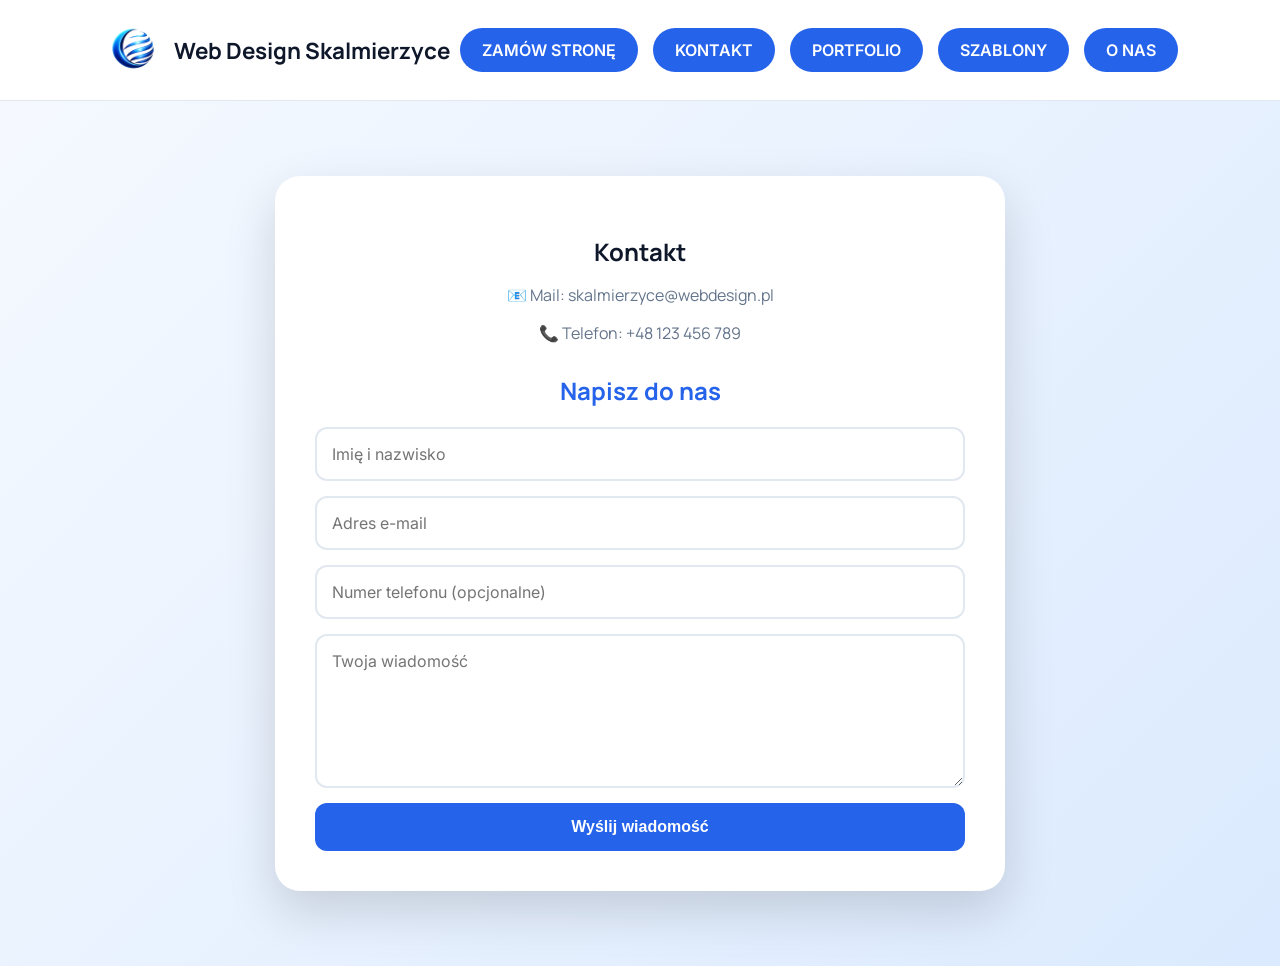
==== kontakt.html @ 5316a393 "Add files via upload" ====
<!DOCTYPE html>
<html lang="PL">
<head>
    <meta charset="UTF-8">
    <meta name="viewport" content="width=device-width, initial-scale=1.0">
    <link rel="icon" sizes="32x32" href="logo.png">
    <title>Web Desing Skalmierzyce</title>
    <link rel="stylesheet" href="styl.css">
    <link rel="preconnect" href="https://fonts.googleapis.com">
    <link rel="preconnect" href="https://fonts.gstatic.com" crossorigin>
    <link href="https://fonts.googleapis.com/css2?family=Inter:wght@400;500;600;700;800&display=swap" rel="stylesheet">
    <link href="https://fonts.googleapis.com/css2?family=Manrope:wght@400;500;600;700;800&display=swap" rel="stylesheet">
</head>
<body>
<header>
    <div class="logo">
        <img src="logo.png" alt="logo"><span>Web Design Skalmierzyce</span>
    </div>

    <nav>
        <a class="naglowekprzycisk" href="index.html">ZAMÓW STRONĘ</a>
        <a class="naglowekprzycisk" href="kontakt.html">KONTAKT</a>
        <a class="naglowekprzycisk" href="portfolio.html">PORTFOLIO</a>
        <a href="szablony.html" class="naglowekprzycisk">SZABLONY</a>
        <a class="naglowekprzycisk" href="onas.html">O NAS</a>
    </nav>
</header>
<main id="content">
<section id="mainkontakt">
    <div class="kontakt-box">
        <h1>Kontakt</h1>

        <p>📧 Mail: skalmierzyce@webdesign.pl</p>
        <p>📞 Telefon: +48 123 456 789</p>

        <h2>Napisz do nas</h2>
<form action="https://formspree.io/f/xwvjglvb" method="POST" id="contactForm">

    <input type="text" name="name" placeholder="Imię i nazwisko" required>

    <input type="email" name="email" placeholder="Adres e-mail" required>

    <input type="tel" name="phone" placeholder="Numer telefonu (opcjonalne)">

    <textarea name="message" placeholder="Twoja wiadomość" rows="6" required></textarea>

    <button type="submit">Wyślij wiadomość</button>
</form> 

    </div>
</section>
</main>
<script>
document.addEventListener("DOMContentLoaded", () => {

    const content = document.getElementById("content");

    if (!content) return;

    // wejście strony
    requestAnimationFrame(() => {
        content.classList.add("page-in");
    });

    // przejścia między stronami
    document.addEventListener("click", (e) => {

        const link = e.target.closest("a");

        if (!link) return;

        // ignoruj external i kotwice
        if (link.target === "_blank" || link.href.includes("#")) return;

        e.preventDefault();

        // start animacji OUT
        content.classList.remove("page-in");
        content.classList.add("page-out");

        // po animacji zmiana strony
        setTimeout(() => {
            window.location.href = link.href;
        }, 450);
    });

});
</script>
</body>
</html>
---- styl.css ----
body {
    margin: 0;
    font-family: 'Manrope', sans-serif;
    overflow-x: hidden;
    background: #F5F9FF;
    overflow: hidden;

}


header {
    display: flex;
    justify-content: space-between;
    align-items: center;
    padding: 20px 8%;
    border-bottom: 1px solid #E2E8F0;
    background: #FFFFFF;
    position: relative;
    z-index: 100000;
}
header {
    position: sticky;
    top: 0;
    z-index: 1000;
    background: white;
}

.logo {
    display: flex;
    align-items: center;
    gap: 12px;
    font-size: 1.4rem;
    font-weight: 700;
    color: #0F172A;

}

.logo img {
    width: 60px;
    height: 60px;
}
a {
    text-decoration: none;
    font-family: 'Inter', sans-serif;
}
nav {
    display: flex;
    gap: 15px;
}

.naglowekprzycisk {
    background-color: #2563EB;
    color: white;
    padding: 12px 22px;
    border-radius: 999px;
    font-weight: 600;
    transition: 0.3s;
}

.naglowekprzycisk:hover {
    background-color: #1D4ED8;
    transform: translateY(-2px);
}
#mainkontakt {
    min-height: 85vh;
    background: linear-gradient(
        135deg,
        #F5F9FF 0%,
        #DBEAFE 100%
    );
    display: flex;
    justify-content: center;
    align-items: center;
    padding: 50px 20px;
}
.kontakt-box {
    background-color: white;
    width: 100%;
    max-width: 650px;
    padding: 40px;
    border-radius: 25px;
    box-shadow: 0 20px 50px rgba(0,0,0,0.15);
    text-align: center;
}

.kontakt-box h1 {
    color: #0F172A;
    margin-bottom: 10px;
}

.kontakt-box h2 {
    color: #2563EB;
    margin-top: 30px;
    margin-bottom: 20px;
}

.kontakt-box p {
    color: #64748B;
}

form {
    display: flex;
    flex-direction: column;
    gap: 15px;
}

input,
textarea {
    padding: 15px;
    border: 2px solid #E2E8F0;
    border-radius: 12px;
    font-family: 'Inter', sans-serif;
    font-size: 1rem;
    outline: none;
    transition: 0.3s;
}

input:focus,
textarea:focus {
    border-color: #2563EB;
}

textarea {
    resize: vertical;
}

form button {
    background-color: #2563EB;
    color: white;
    border: none;
    padding: 15px;
    border-radius: 12px;
    font-size: 1rem;
    font-weight: 600;
    cursor: pointer;
    transition: 0.3s;
}

form button:hover {
    background-color: #1D4ED8;
    transform: translateY(-2px);
}

#hero {
    display: flex;
    justify-content: space-between;
    align-items: center;
    padding: 90px 8%;
    gap: 60px;
}

/* lewa strona */
.hero-left {
    max-width: 550px;
}

.badge {
    display: inline-block;
    background: rgba(37, 99, 235, 0.1);
    color: #2563EB;
    padding: 8px 14px;
    border-radius: 999px;
    font-weight: 600;
    margin-bottom: 20px;
    font-size: 0.9rem;
}

.hero-left h1 {
    font-size: 3rem;
    line-height: 1.1;
    color: #0F172A;
    margin-bottom: 20px;
}

.hero-left p {
    color: #64748B;
    font-size: 1.1rem;
    margin-bottom: 30px;
}

/* przyciski */
.hero-buttons {
    display: flex;
    gap: 15px;
    margin-bottom: 25px;
}

.btn-primary {
    background: #2563EB;
    color: white;
    padding: 12px 22px;
    border-radius: 999px;
    font-weight: 600;
    transition: 0.3s;
}

.btn-primary:hover {
    background: #1D4ED8;
    transform: translateY(-2px);
}

.btn-secondary {
    border: 2px solid #2563EB;
    color: #2563EB;
    padding: 12px 22px;
    border-radius: 999px;
    font-weight: 600;
    transition: 0.3s;
}

.btn-secondary:hover {
    background: #2563EB;
    color: white;
    transform: translateY(-2px);
}

/* features */
.features {
    display: flex;
    flex-wrap: wrap;
    gap: 10px;
    color: #475569;
    font-size: 0.95rem;
}

.features span {
    background: rgba(255,255,255,0.6);
    padding: 6px 10px;
    border-radius: 999px;
    border: 1px solid #E2E8F0;
}

/* prawa strona */
.hero-right img {
    width: 100%;
    max-width: 500px;
    animation: floatImg 6s ease-in-out infinite;
}

@keyframes floatImg {
    0%,100% { transform: translateY(0); }
    50% { transform: translateY(-15px); }
}


body.page-in {
    opacity: 1;
    transform: translateY(0);
}

/* wyjście strony */
body.page-out {
    opacity: 0;
    transform: translateY(-15px);
}

/* ważne: header NAD animacją, ale nie zasłaniany */
header {
    position: relative;
    z-index: 10;
    background: white;
}

/* delikatne tło (naturalne, NIE neonowe) */
body::before {
    pointer-events: none;
    will-change: transform;
    content: "";
    position: fixed;
    inset: 0;
    z-index: -1;
    background:
        radial-gradient(circle at 20% 20%, rgba(59,130,246,0.4), transparent 40%),
        radial-gradient(circle at 80% 30%, rgba(99,102,241,0.4), transparent 40%),
        radial-gradient(circle at 50% 80%, rgba(139,92,246,0.35), transparent 50%);
    opacity: 1;
}
form input,
form textarea {
    width: 100%;
    box-sizing: border-box;
    display: block;
}
.usługi {
    display: flex;
    justify-content: center;
    margin-top: 10%;
}
.usluga {
    width: 330px;
    height: 380px;
    background: linear-gradient(135deg, #1D4ED8, #3B82F6);
    color: white;
    border: none;
    border-radius: 24px;
    margin: 10px;
    display: flex;
    align-items: center;
    justify-content: center;
    flex-direction: column;
    font-family: 'Manrope', sans-serif;
    gap: 15px;
    cursor: pointer;

    box-shadow: 0 6px 15px rgba(0,0,0,0.2);
    transition: all 0.3s ease;
}

.usluga:hover {
    transform: scale(1.05);
    box-shadow: 0 10px 25px rgba(0,0,0,0.3);
}

.usluga img {
    width: 290px;
    height: 320px;
    object-fit: cover;
    border-radius: 15px;
    text-align: center;
    justify-content: center;
    margin: 0;
    box-shadow: 1px 3px 3px darkgray;
}

.usluga span {
    font-size: 20px;
    font-weight: 600;
}
#content {
    opacity: 0;
    transform: translateY(15px);

    transition:
        opacity 0.5s ease,
        transform 0.5s ease;
}
#content.page-in {
    opacity: 1;
    transform: translateY(0);
}
#content.page-out {
    opacity: 0;
    transform: translateY(-15px);
}
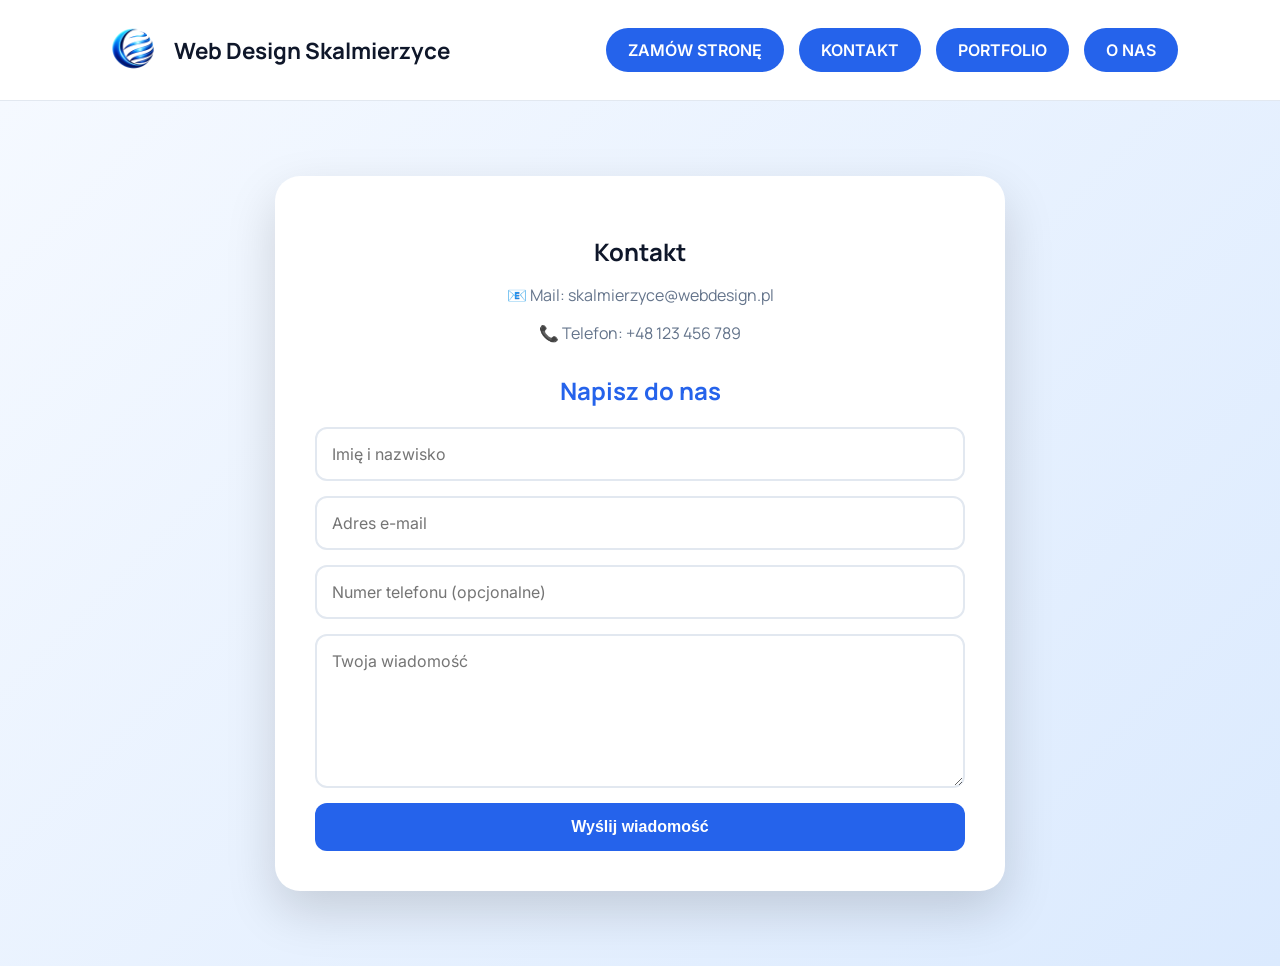
==== commit d4e03911: "Update kontakt.html" ====
--- a/kontakt.html
+++ b/kontakt.html
@@ -21,7 +21,6 @@
         <a class="naglowekprzycisk" href="index.html">ZAMÓW STRONĘ</a>
         <a class="naglowekprzycisk" href="kontakt.html">KONTAKT</a>
         <a class="naglowekprzycisk" href="portfolio.html">PORTFOLIO</a>
-        <a href="szablony.html" class="naglowekprzycisk">SZABLONY</a>
         <a class="naglowekprzycisk" href="onas.html">O NAS</a>
     </nav>
 </header>
@@ -87,4 +86,4 @@
 });
 </script>
 </body>
-</html>+</html>
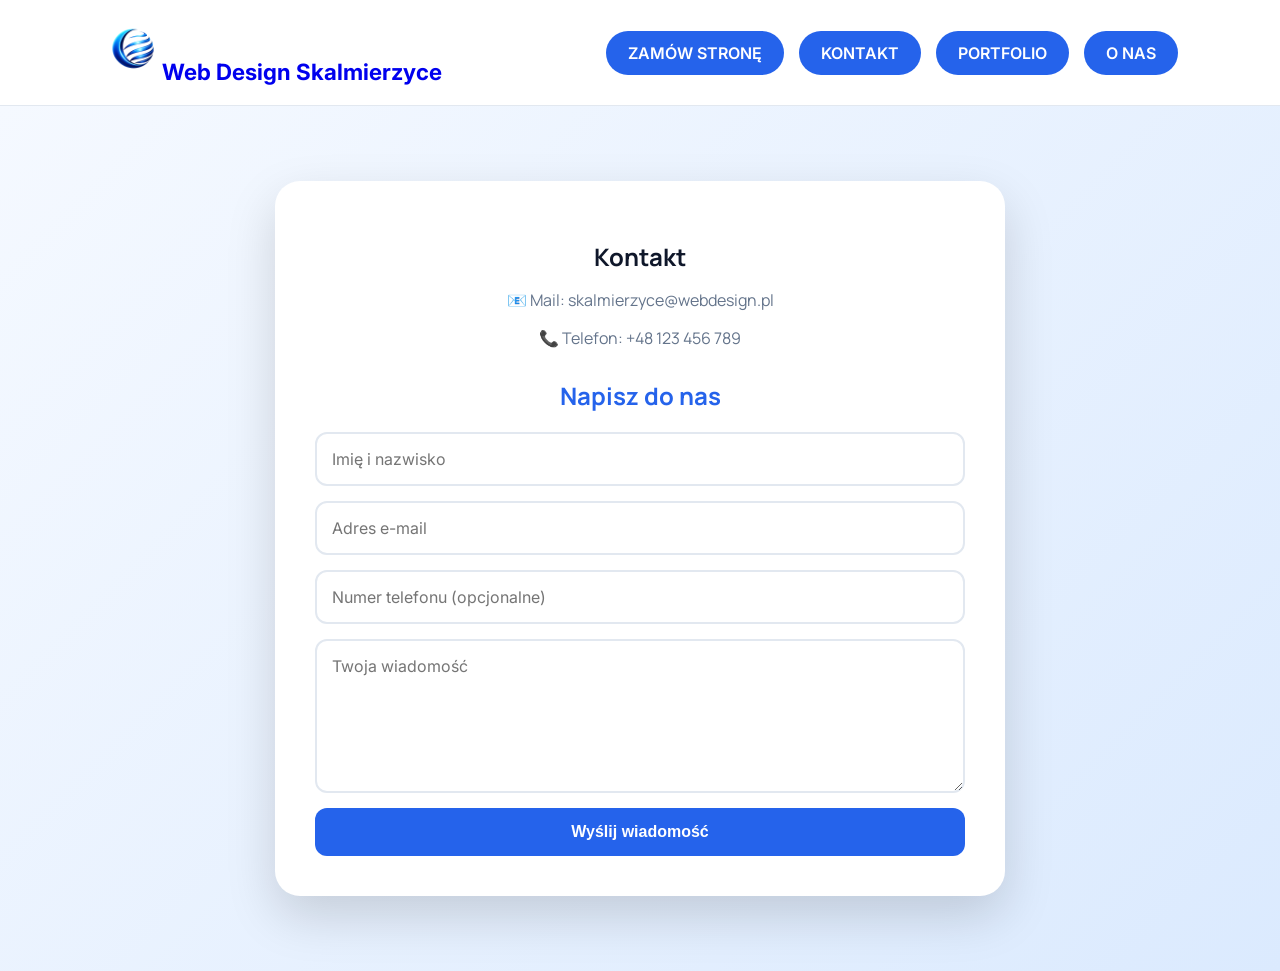
==== commit c3caad45: "Update kontakt.html" ====
--- a/kontakt.html
+++ b/kontakt.html
@@ -14,11 +14,11 @@
 <body>
 <header>
     <div class="logo">
-        <img src="logo.png" alt="logo"><span>Web Design Skalmierzyce</span>
+        <a href="index.html"><img src="logo.png" alt="logo"><span>Web Design Skalmierzyce</span></a>
     </div>
 
     <nav>
-        <a class="naglowekprzycisk" href="index.html">ZAMÓW STRONĘ</a>
+        <a class="naglowekprzycisk" href="zamowienia.html">ZAMÓW STRONĘ</a>
         <a class="naglowekprzycisk" href="kontakt.html">KONTAKT</a>
         <a class="naglowekprzycisk" href="portfolio.html">PORTFOLIO</a>
         <a class="naglowekprzycisk" href="onas.html">O NAS</a>
--- a/styl.css
+++ b/styl.css
@@ -1,9 +1,8 @@
 body {
     margin: 0;
     font-family: 'Manrope', sans-serif;
-    overflow-x: hidden;
     background: #F5F9FF;
-    overflow: hidden;
+    overflow: auto;
 
 }
 
@@ -341,4 +340,251 @@
 #content.page-out {
     opacity: 0;
     transform: translateY(-15px);
-}+}
+
+/* --- STYLE DLA PODSTRONY PORTFOLIO --- */
+#portfolio-section {
+    padding: 60px 8%;
+    min-height: 80vh;
+}
+.portfolio-intro {
+    text-align: center;
+    max-width: 700px;
+    margin: 0 auto 50px auto;
+}
+.portfolio-intro h1 {
+    font-size: 3rem;
+    color: #0F172A;
+    margin-bottom: 15px;
+}
+.portfolio-intro p {
+    color: #64748B;
+    font-size: 1.1rem;
+    line-height: 1.6;
+}
+.portfolio-grid {
+    display: grid;
+    grid-template-columns: repeat(auto-fit, minmax(320px, 1fr));
+    gap: 30px;
+}
+.portfolio-item {
+    background: #FFFFFF;
+    border-radius: 20px;
+    overflow: hidden;
+    box-shadow: 0 10px 30px rgba(0, 0, 0, 0.05);
+    border: 1px solid #E2E8F0;
+    transition: transform 0.3s ease, box-shadow 0.3s ease;
+}
+.portfolio-item:hover {
+    transform: translateY(-5px);
+    box-shadow: 0 20px 40px rgba(37, 99, 235, 0.1);
+}
+.portfolio-img-placeholder {
+    width: 100%;
+    height: 240px;
+    background: linear-gradient(135deg, #1E293B 0%, #0F172A 100%);
+    display: flex;
+    justify-content: center;
+    align-items: center;
+    color: rgba(255, 255, 255, 0.3);
+    font-family: 'Inter', sans-serif;
+    font-weight: 500;
+    letter-spacing: 1px;
+    font-size: 0.9rem;
+    text-transform: uppercase;
+    border-bottom: 1px solid #E2E8F0;
+}
+.portfolio-info {
+    padding: 25px;
+}
+.portfolio-info h3 {
+    margin: 0 0 10px 0;
+    color: #0F172A;
+    font-size: 1.3rem;
+}
+.portfolio-info p {
+    margin: 0 0 20px 0;
+    color: #64748B;
+    font-size: 0.95rem;
+    line-height: 1.5;
+}
+.portfolio-info .tag {
+    display: inline-block;
+    background: rgba(37, 99, 235, 0.08);
+    color: #2563EB;
+    padding: 6px 12px;
+    border-radius: 999px;
+    font-size: 0.8rem;
+    font-weight: 600;
+}
+/* --- STYLE DLA PODSTRONY ZAMÓWIEŃ (CENNIK PREMIUM) --- */
+
+#pricing-section {
+    padding: 60px 8%;
+    min-height: 85vh;
+}
+
+.pricing-intro {
+    text-align: center;
+    max-width: 750px;
+    margin: 0 auto 50px auto;
+}
+
+.pricing-intro h1 {
+    font-size: 3rem;
+    color: #0F172A;
+    margin-bottom: 15px;
+    line-height: 1.2;
+}
+
+.pricing-intro p {
+    color: #64748B;
+    font-size: 1.1rem;
+    line-height: 1.6;
+}
+
+/* Siatka cennika */
+.pricing-grid {
+    display: grid;
+    grid-template-columns: repeat(auto-fit, minmax(300px, 1fr));
+    gap: 30px;
+    align-items: stretch;
+    max-width: 1200px;
+    margin: 0 auto;
+}
+
+/* Pojedyncza karta cennika */
+.pricing-card {
+    background: #FFFFFF;
+    border: 1px solid #E2E8F0;
+    border-radius: 24px;
+    padding: 35px;
+    display: flex;
+    flex-direction: column;
+    justify-content: space-between;
+    position: relative;
+    box-shadow: 0 10px 30px rgba(0, 0, 0, 0.02);
+    transition: transform 0.3s ease, box-shadow 0.3s ease, border-color 0.3s ease;
+}
+
+.pricing-card:hover {
+    transform: translateY(-8px);
+    box-shadow: 0 20px 40px rgba(15, 23, 42, 0.08);
+    border-color: #CBD5E1;
+}
+
+/* Wyróżnienie karty najpopularniejszej */
+.pricing-card.popular {
+    border: 2px solid #2563EB;
+    box-shadow: 0 15px 35px rgba(37, 99, 235, 0.1);
+}
+
+.pricing-card.popular:hover {
+    box-shadow: 0 25px 50px rgba(37, 99, 235, 0.15);
+}
+
+.popular-badge {
+    position: absolute;
+    top: -14px;
+    left: 50%;
+    transform: translateX(-50%);
+    background: #2563EB;
+    color: white;
+    padding: 6px 16px;
+    border-radius: 999px;
+    font-size: 0.8rem;
+    font-weight: 700;
+    text-transform: uppercase;
+    letter-spacing: 0.5px;
+}
+
+/* Nagłówek karty */
+.card-header h3 {
+    margin: 0 0 10px 0;
+    font-size: 1.5rem;
+    color: #0F172A;
+}
+
+.card-desc {
+    color: #64748B;
+    font-size: 0.95rem;
+    line-height: 1.5;
+    margin: 0 0 25px 0;
+    min-height: 45px; /* wyrównanie wysokości opisów */
+}
+
+.price {
+    font-size: 2.5rem;
+    font-weight: 800;
+    color: #0F172A;
+    margin-bottom: 30px;
+    display: flex;
+    flex-direction: column;
+}
+
+.price span {
+    font-size: 0.9rem;
+    font-weight: 500;
+    color: #64748B;
+    margin-top: 2px;
+}
+
+/* Lista cech w karcie */
+.pricing-features {
+    list-style: none;
+    padding: 0;
+    margin: 0 0 35px 0;
+}
+
+.pricing-features li {
+    color: #475569;
+    font-size: 0.95rem;
+    margin-bottom: 14px;
+    line-height: 1.4;
+}
+
+/* Guzik akcji w karcie */
+.pricing-btn {
+    display: block;
+    text-align: center;
+    background: #F1F5F9;
+    color: #0F172A;
+    padding: 14px 20px;
+    border-radius: 14px;
+    font-weight: 600;
+    font-size: 1rem;
+    transition: 0.3s;
+}
+
+.pricing-btn:hover {
+    background: #0F172A;
+    color: #FFFFFF;
+}
+
+/* Przycisk dla karty wyróżnionej */
+.popular .pricing-btn {
+    background: #2563EB;
+    color: #FFFFFF;
+}
+
+.popular .pricing-btn:hover {
+    background: #1D4ED8;
+}
+
+/* Stopka pod cennikiem */
+.pricing-footer-info {
+    text-align: center;
+    margin-top: 50px;
+    color: #475569;
+    font-size: 1rem;
+}
+
+.pricing-footer-info a {
+    color: #2563EB;
+    font-weight: 600;
+    text-decoration: underline;
+}
+
+.pricing-footer-info a:hover {
+    color: #1D4ED8;
+}
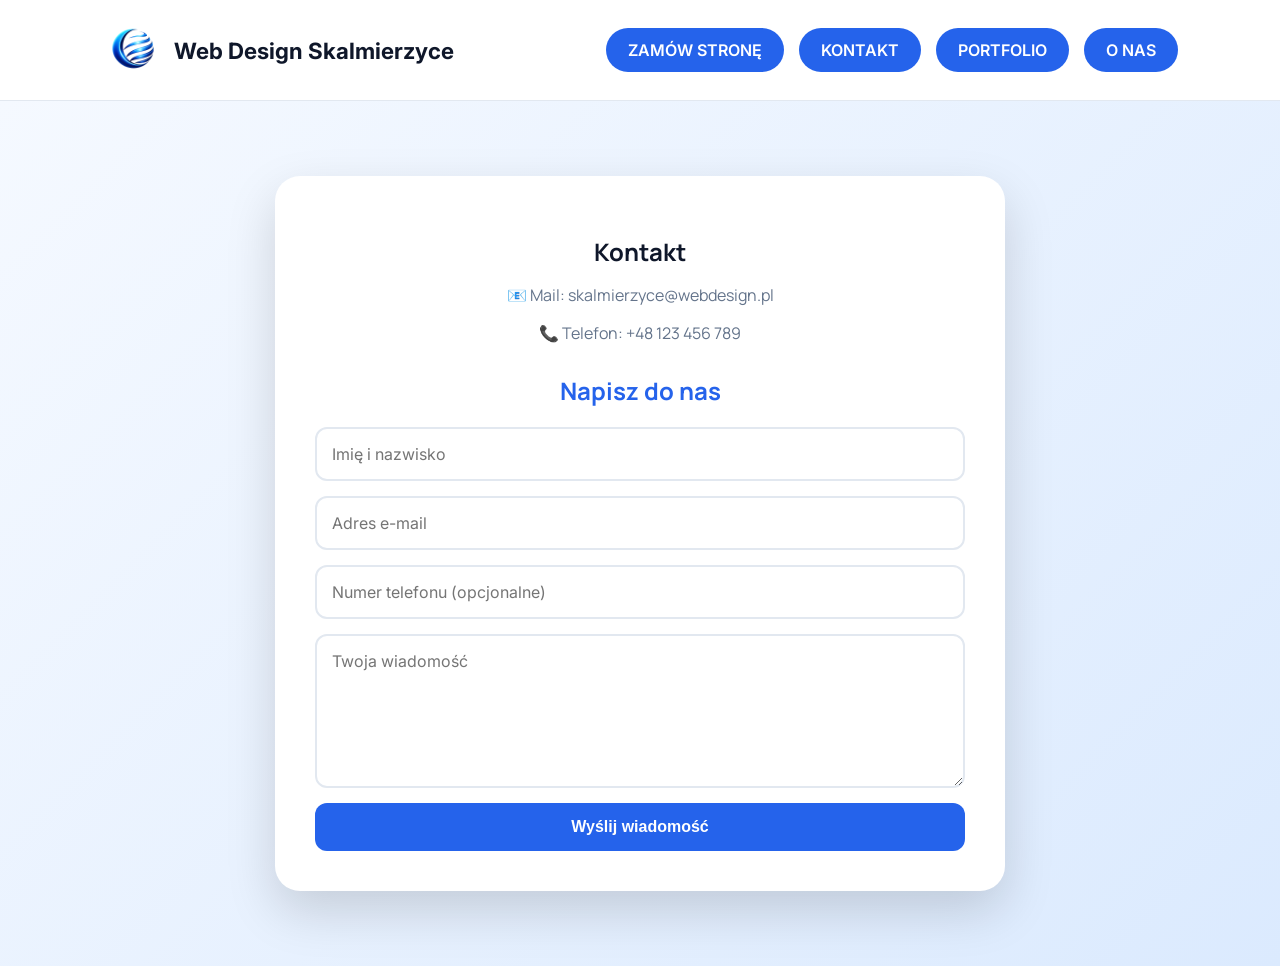
==== commit 7911ccb9: "Update kontakt.html" ====
--- a/kontakt.html
+++ b/kontakt.html
@@ -14,7 +14,7 @@
 <body>
 <header>
     <div class="logo">
-        <a href="index.html"><img src="logo.png" alt="logo"><span>Web Design Skalmierzyce</span></a>
+        <img src="logo.png" alt="logo"><a href="index.html"><span>Web Design Skalmierzyce</span></a>
     </div>
 
     <nav>
--- a/styl.css
+++ b/styl.css
@@ -5,7 +5,50 @@
     overflow: auto;
 
 }
-
+header {
+    display: flex;
+    justify-content: space-between;
+    align-items: center;
+}
+
+/* menu normalne */
+nav {
+    display: flex;
+    gap: 20px;
+}
+
+/* przycisk hamburgera ukryty na PC */
+.menu-toggle {
+    display: none;
+    font-size: 28px;
+    background: none;
+    border: none;
+    cursor: pointer;
+}
+
+/* 📱 MOBILE */
+@media (max-width: 768px) {
+
+    .menu-toggle {
+        display: block;
+    }
+
+    nav {
+        display: none;
+        flex-direction: column;
+        position: absolute;
+        top: 70px;
+        right: 10px;
+        background: white;
+        padding: 15px;
+        border-radius: 10px;
+        box-shadow: 0 10px 30px rgba(0,0,0,0.2);
+    }
+
+    nav.active {
+        display: flex;
+    }
+}
 
 header {
     display: flex;
@@ -92,7 +135,10 @@
     margin-top: 30px;
     margin-bottom: 20px;
 }
-
+a {
+    color: inherit;        /* bierze kolor z rodzica */
+    text-decoration: none; /* usuwa podkreślenie */
+}
 .kontakt-box p {
     color: #64748B;
 }
@@ -588,3 +634,88 @@
 .pricing-footer-info a:hover {
     color: #1D4ED8;
 }
+#onas {
+    max-width: 1100px;
+    margin: 80px auto;
+    padding: 60px;
+
+    background: rgba(255,255,255,0.75);
+    backdrop-filter: blur(15px);
+
+    border-radius: 30px;
+    border: 1px solid rgba(255,255,255,0.5);
+
+    box-shadow:
+        0 20px 60px rgba(0,0,0,0.08);
+}
+
+#onas h1 {
+    font-size: 3rem;
+    line-height: 1.1;
+    color: #0F172A;
+    margin-bottom: 20px;
+}
+
+#onas h2 {
+    color: #2563EB;
+    margin-top: 40px;
+    margin-bottom: 15px;
+    font-size: 1.5rem;
+}
+
+#onas p {
+    color: #475569;
+    line-height: 1.9;
+    font-size: 1.05rem;
+}
+
+#onas ol {
+    margin-top: 30px;
+    padding: 0;
+}
+
+#onas ul {
+    list-style: none;
+    margin-bottom: 20px;
+
+    background: white;
+    border: 1px solid #E2E8F0;
+
+    border-radius: 18px;
+    padding: 20px;
+
+    color: #334155;
+    line-height: 1.7;
+
+    transition: 0.3s ease;
+}
+
+#onas ul:hover {
+    transform: translateY(-4px);
+
+    box-shadow:
+        0 10px 25px rgba(37,99,235,0.12);
+}
+
+#onas ul::before {
+    content: "✓";
+    color: #2563EB;
+    font-weight: 700;
+    margin-right: 10px;
+}
+
+@media (max-width: 768px) {
+
+    #onas {
+        padding: 30px;
+        margin: 40px 15px;
+    }
+
+    #onas h1 {
+        font-size: 2rem;
+    }
+
+    #onas h2 {
+        font-size: 1.25rem;
+    }
+}
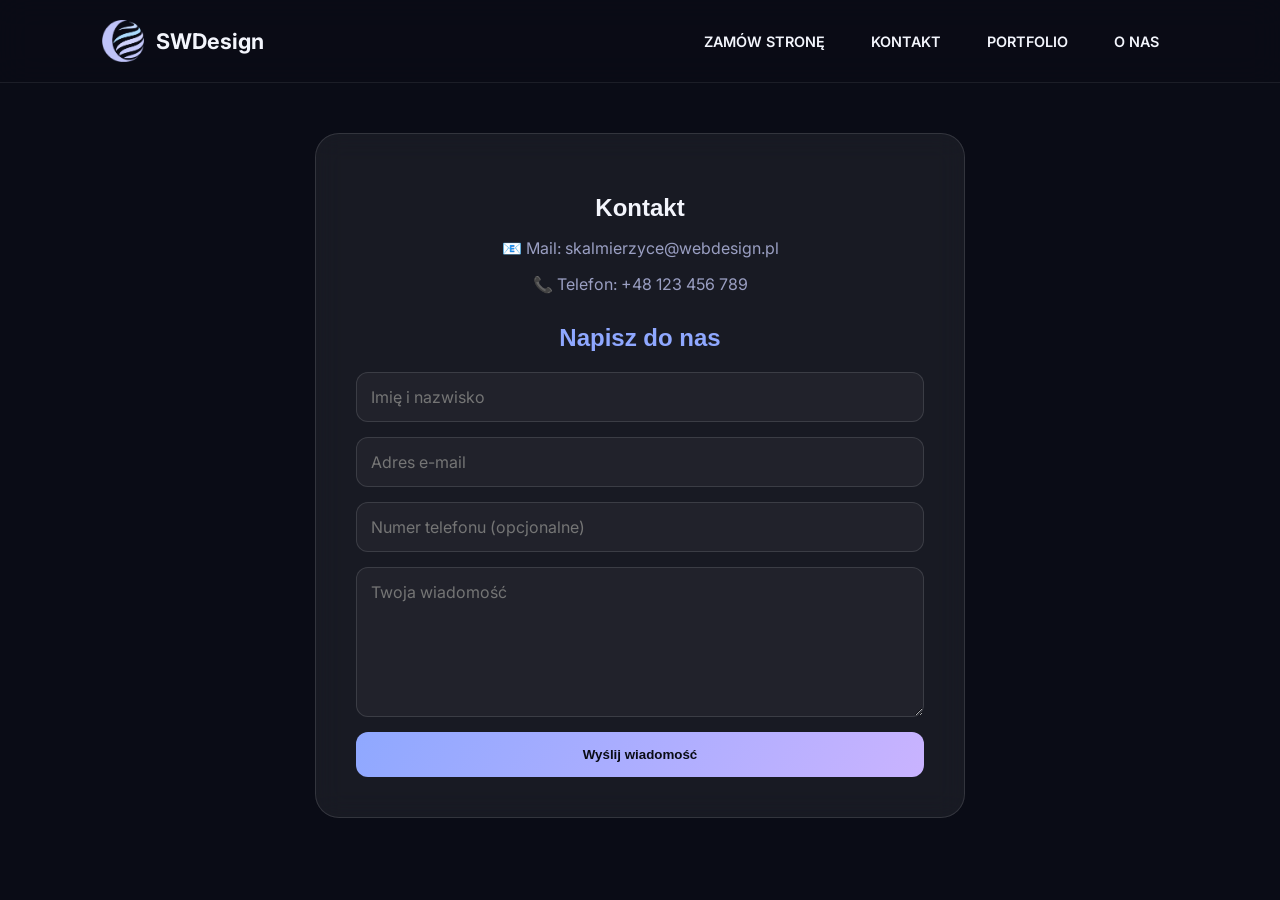
==== commit 8f291ad4: "Update kontakt.html" ====
--- a/kontakt.html
+++ b/kontakt.html
@@ -4,7 +4,7 @@
     <meta charset="UTF-8">
     <meta name="viewport" content="width=device-width, initial-scale=1.0">
     <link rel="icon" sizes="32x32" href="logo.png">
-    <title>Web Desing Skalmierzyce</title>
+    <title>SWDesign</title>
     <link rel="stylesheet" href="styl.css">
     <link rel="preconnect" href="https://fonts.googleapis.com">
     <link rel="preconnect" href="https://fonts.gstatic.com" crossorigin>
@@ -14,7 +14,7 @@
 <body>
 <header>
     <div class="logo">
-        <img src="logo.png" alt="logo"><a href="index.html"><span>Web Design Skalmierzyce</span></a>
+        <img src="logo.png" alt="logo"><a href="index.html"><span>SWDesign</span></a>
     </div>
 
     <nav>
--- a/styl.css
+++ b/styl.css
@@ -1,532 +1,647 @@
+/* ==========================================================================
+   SWdesign — arkusz stylów v2
+   Kierunek: dopasowany do loga (szklisty, pastelowy niebiesko-fioletowy wir)
+   Paleta: głęboka noc #0A0C16, mgła #F3F5FC, akcenty periwinkle/lawenda/cyan
+   Typografia: Sora (nagłówki) + Inter (treść)
+   ========================================================================== */
+
+:root {
+    --bg: #0A0C16;
+    --bg-soft: #10121F;
+    --ink: #F3F5FC;
+    --muted: #9A9FC2;
+    --blue: #8FA8FF;
+    --lavender: #C9B3FF;
+    --cyan: #7FE0E8;
+    --glass: rgba(255,255,255,0.06);
+    --glass-border: rgba(255,255,255,0.12);
+}
+
+* { box-sizing: border-box; }
+
 body {
     margin: 0;
-    font-family: 'Manrope', sans-serif;
-    background: #F5F9FF;
-    overflow: auto;
-
-}
+    font-family: 'Inter', sans-serif;
+    background: var(--bg);
+    color: var(--ink);
+    overflow-x: hidden;
+}
+
+a {
+    text-decoration: none;
+    font-family: 'Inter', sans-serif;
+    color: inherit;
+}
+
+/* ==========================================================================
+   AURORA — tło animowane nawiązujące do wiru z loga
+   ========================================================================== */
+
+.aurora {
+    position: fixed;
+    inset: 0;
+    z-index: -1;
+    overflow: hidden;
+    pointer-events: none;
+}
+
+.aurora span {
+    position: absolute;
+    border-radius: 50%;
+    filter: blur(90px);
+    opacity: 0.35;
+    animation: auroraDrift 22s ease-in-out infinite;
+}
+
+.aurora span:nth-child(1) {
+    width: 520px; height: 520px;
+    background: var(--blue);
+    top: -180px; left: -120px;
+    animation-delay: 0s;
+}
+.aurora span:nth-child(2) {
+    width: 460px; height: 460px;
+    background: var(--lavender);
+    top: 10%; right: -160px;
+    animation-delay: -7s;
+}
+.aurora span:nth-child(3) {
+    width: 400px; height: 400px;
+    background: var(--cyan);
+    bottom: -160px; left: 30%;
+    animation-delay: -14s;
+}
+
+@keyframes auroraDrift {
+    0%, 100% { transform: translate(0, 0) scale(1); }
+    33% { transform: translate(40px, 60px) scale(1.12); }
+    66% { transform: translate(-30px, -40px) scale(0.94); }
+}
+
+@media (prefers-reduced-motion: reduce) {
+    .aurora span { animation: none; }
+}
+
+/* ==========================================================================
+   HEADER / NAWIGACJA
+   ========================================================================== */
+
 header {
     display: flex;
     justify-content: space-between;
     align-items: center;
-}
-
-/* menu normalne */
+    padding: 20px 8%;
+    border-bottom: 1px solid rgba(255,255,255,0.08);
+    background: rgba(10,12,22,0.7);
+    backdrop-filter: blur(16px);
+    position: sticky;
+    top: 0;
+    z-index: 1000;
+}
+
+.logo {
+    display: flex;
+    align-items: center;
+    gap: 12px;
+    font-family: 'Sora', sans-serif;
+    font-size: 1.35rem;
+    font-weight: 700;
+    color: var(--ink);
+}
+
+.logo img {
+    width: 42px;
+    height: 42px;
+}
+
 nav {
     display: flex;
-    gap: 20px;
-}
-
-/* przycisk hamburgera ukryty na PC */
+    gap: 8px;
+}
+
 .menu-toggle {
     display: none;
-    font-size: 28px;
+    font-size: 26px;
     background: none;
     border: none;
     cursor: pointer;
-}
-
-/* 📱 MOBILE */
+    color: var(--ink);
+}
+
+.naglowekprzycisk {
+    background-color: transparent;
+    color: var(--ink);
+    padding: 10px 18px;
+    border-radius: 999px;
+    font-weight: 600;
+    font-size: 0.9rem;
+    border: 1px solid transparent;
+    transition: 0.25s;
+}
+
+.naglowekprzycisk:hover {
+    background: var(--glass);
+    border-color: var(--glass-border);
+}
+
 @media (max-width: 768px) {
-
-    .menu-toggle {
-        display: block;
-    }
-
+    .menu-toggle { display: block; }
     nav {
         display: none;
         flex-direction: column;
         position: absolute;
         top: 70px;
         right: 10px;
-        background: white;
+        background: var(--bg-soft);
         padding: 15px;
-        border-radius: 10px;
-        box-shadow: 0 10px 30px rgba(0,0,0,0.2);
-    }
-
-    nav.active {
-        display: flex;
-    }
-}
-
-header {
-    display: flex;
-    justify-content: space-between;
+        border-radius: 12px;
+        border: 1px solid var(--glass-border);
+        box-shadow: 0 20px 50px rgba(0,0,0,0.5);
+    }
+    nav.active { display: flex; }
+}
+
+/* ==========================================================================
+   PRZEJŚCIA MIĘDZY STRONAMI
+   ========================================================================== */
+
+body.page-in { opacity: 1; transform: translateY(0); }
+body.page-out { opacity: 0; transform: translateY(-15px); }
+
+#content {
+    opacity: 0;
+    transform: translateY(15px);
+    transition: opacity 0.5s ease, transform 0.5s ease;
+}
+#content.page-in { opacity: 1; transform: translateY(0); }
+#content.page-out { opacity: 0; transform: translateY(-15px); }
+
+/* ==========================================================================
+   HERO
+   ========================================================================== */
+
+#hero {
+    display: flex;
+    flex-direction: column;
+    padding: 110px 8% 0 8%;
+    gap: 50px;
+}
+
+.hero-left { max-width: 760px; }
+
+.hero-anim {
+    opacity: 0;
+    transform: translateY(24px);
+    animation: heroRise 0.9s cubic-bezier(0.16,1,0.3,1) forwards;
+}
+.hero-anim:nth-child(1) { animation-delay: 0.05s; }
+.hero-anim:nth-child(2) { animation-delay: 0.18s; }
+.hero-anim:nth-child(3) { animation-delay: 0.32s; }
+.hero-anim:nth-child(4) { animation-delay: 0.46s; }
+.hero-anim:nth-child(5) { animation-delay: 0.6s; }
+
+@keyframes heroRise {
+    to { opacity: 1; transform: translateY(0); }
+}
+
+.badge {
+    display: inline-flex;
     align-items: center;
-    padding: 20px 8%;
-    border-bottom: 1px solid #E2E8F0;
-    background: #FFFFFF;
+    gap: 8px;
+    background: var(--glass);
+    border: 1px solid var(--glass-border);
+    color: var(--ink);
+    padding: 8px 16px;
+    border-radius: 999px;
+    font-weight: 500;
+    margin-bottom: 26px;
+    font-size: 0.85rem;
+}
+
+.badge::before {
+    content: "";
+    width: 8px; height: 8px;
+    border-radius: 50%;
+    background: linear-gradient(135deg, var(--blue), var(--lavender));
+    animation: pulse 2s ease-in-out infinite;
+}
+
+@keyframes pulse {
+    0%, 100% { opacity: 1; transform: scale(1); }
+    50% { opacity: 0.5; transform: scale(0.75); }
+}
+
+.hero-left h1 {
+    font-family: 'Sora', sans-serif;
+    font-size: 3.6rem;
+    font-weight: 700;
+    line-height: 1.08;
+    margin-bottom: 24px;
+    letter-spacing: -1px;
+    background: linear-gradient(120deg, #FFFFFF 30%, var(--blue) 70%, var(--lavender) 100%);
+    background-size: 200% auto;
+    -webkit-background-clip: text;
+    background-clip: text;
+    -webkit-text-fill-color: transparent;
+    animation: shine 6s linear infinite;
+}
+
+@keyframes shine {
+    to { background-position: 200% center; }
+}
+
+.hero-left p {
+    color: var(--muted);
+    font-size: 1.15rem;
+    line-height: 1.65;
+    margin-bottom: 36px;
+    max-width: 560px;
+}
+
+.hero-buttons {
+    display: flex;
+    gap: 15px;
+    margin-bottom: 34px;
+}
+
+.btn-primary {
     position: relative;
-    z-index: 100000;
-}
-header {
-    position: sticky;
-    top: 0;
-    z-index: 1000;
-    background: white;
-}
-
-.logo {
-    display: flex;
-    align-items: center;
-    gap: 12px;
-    font-size: 1.4rem;
+    background: linear-gradient(120deg, var(--blue), var(--lavender));
+    color: #0A0C16;
+    padding: 14px 28px;
+    border-radius: 999px;
     font-weight: 700;
-    color: #0F172A;
-
-}
-
-.logo img {
-    width: 60px;
-    height: 60px;
-}
-a {
-    text-decoration: none;
-    font-family: 'Inter', sans-serif;
-}
-nav {
-    display: flex;
-    gap: 15px;
-}
-
-.naglowekprzycisk {
-    background-color: #2563EB;
-    color: white;
-    padding: 12px 22px;
+    transition: 0.3s;
+    overflow: hidden;
+}
+
+.btn-primary:hover {
+    transform: translateY(-2px);
+    box-shadow: 0 12px 30px rgba(143,168,255,0.35);
+}
+
+.btn-secondary {
+    border: 1px solid var(--glass-border);
+    background: var(--glass);
+    color: var(--ink);
+    padding: 13px 28px;
     border-radius: 999px;
     font-weight: 600;
     transition: 0.3s;
 }
 
-.naglowekprzycisk:hover {
-    background-color: #1D4ED8;
+.btn-secondary:hover {
+    background: rgba(255,255,255,0.12);
     transform: translateY(-2px);
 }
-#mainkontakt {
-    min-height: 85vh;
-    background: linear-gradient(
-        135deg,
-        #F5F9FF 0%,
-        #DBEAFE 100%
-    );
-    display: flex;
-    justify-content: center;
-    align-items: center;
-    padding: 50px 20px;
-}
-.kontakt-box {
-    background-color: white;
-    width: 100%;
-    max-width: 650px;
-    padding: 40px;
-    border-radius: 25px;
-    box-shadow: 0 20px 50px rgba(0,0,0,0.15);
-    text-align: center;
-}
-
-.kontakt-box h1 {
-    color: #0F172A;
-    margin-bottom: 10px;
-}
-
-.kontakt-box h2 {
-    color: #2563EB;
-    margin-top: 30px;
-    margin-bottom: 20px;
-}
-a {
-    color: inherit;        /* bierze kolor z rodzica */
-    text-decoration: none; /* usuwa podkreślenie */
-}
-.kontakt-box p {
-    color: #64748B;
-}
-
-form {
-    display: flex;
-    flex-direction: column;
-    gap: 15px;
-}
-
-input,
-textarea {
-    padding: 15px;
-    border: 2px solid #E2E8F0;
-    border-radius: 12px;
-    font-family: 'Inter', sans-serif;
-    font-size: 1rem;
-    outline: none;
-    transition: 0.3s;
-}
-
-input:focus,
-textarea:focus {
-    border-color: #2563EB;
-}
-
-textarea {
-    resize: vertical;
-}
-
-form button {
-    background-color: #2563EB;
-    color: white;
-    border: none;
-    padding: 15px;
-    border-radius: 12px;
-    font-size: 1rem;
-    font-weight: 600;
-    cursor: pointer;
-    transition: 0.3s;
-}
-
-form button:hover {
-    background-color: #1D4ED8;
-    transform: translateY(-2px);
-}
-
-#hero {
-    display: flex;
-    justify-content: space-between;
-    align-items: center;
-    padding: 90px 8%;
-    gap: 60px;
-}
-
-/* lewa strona */
-.hero-left {
-    max-width: 550px;
-}
-
-.badge {
-    display: inline-block;
-    background: rgba(37, 99, 235, 0.1);
-    color: #2563EB;
-    padding: 8px 14px;
-    border-radius: 999px;
-    font-weight: 600;
-    margin-bottom: 20px;
-    font-size: 0.9rem;
-}
-
-.hero-left h1 {
-    font-size: 3rem;
-    line-height: 1.1;
-    color: #0F172A;
-    margin-bottom: 20px;
-}
-
-.hero-left p {
-    color: #64748B;
-    font-size: 1.1rem;
-    margin-bottom: 30px;
-}
-
-/* przyciski */
-.hero-buttons {
-    display: flex;
-    gap: 15px;
-    margin-bottom: 25px;
-}
-
-.btn-primary {
-    background: #2563EB;
-    color: white;
-    padding: 12px 22px;
-    border-radius: 999px;
-    font-weight: 600;
-    transition: 0.3s;
-}
-
-.btn-primary:hover {
-    background: #1D4ED8;
-    transform: translateY(-2px);
-}
-
-.btn-secondary {
-    border: 2px solid #2563EB;
-    color: #2563EB;
-    padding: 12px 22px;
-    border-radius: 999px;
-    font-weight: 600;
-    transition: 0.3s;
-}
-
-.btn-secondary:hover {
-    background: #2563EB;
-    color: white;
-    transform: translateY(-2px);
-}
-
-/* features */
+
 .features {
     display: flex;
     flex-wrap: wrap;
     gap: 10px;
-    color: #475569;
-    font-size: 0.95rem;
+    color: var(--muted);
+    font-size: 0.88rem;
 }
 
 .features span {
-    background: rgba(255,255,255,0.6);
-    padding: 6px 10px;
+    background: var(--glass);
+    padding: 7px 14px;
     border-radius: 999px;
-    border: 1px solid #E2E8F0;
-}
-
-/* prawa strona */
+    border: 1px solid var(--glass-border);
+}
+
+/* --- Karuzela branż --- */
+
+.industry-ticker {
+    width: 100%;
+    overflow: hidden;
+    border-top: 1px solid rgba(255,255,255,0.08);
+    border-bottom: 1px solid rgba(255,255,255,0.08);
+    padding: 24px 0;
+    margin-top: 10px;
+    -webkit-mask-image: linear-gradient(90deg, transparent, #000 8%, #000 92%, transparent);
+    mask-image: linear-gradient(90deg, transparent, #000 8%, #000 92%, transparent);
+}
+
+.industry-ticker-track {
+    display: flex;
+    width: max-content;
+    animation: tickerScroll 30s linear infinite;
+}
+
+.industry-ticker-track span {
+    font-family: 'Sora', sans-serif;
+    font-size: 1.2rem;
+    font-weight: 600;
+    color: var(--muted);
+    white-space: nowrap;
+    padding: 0 30px;
+    border-right: 1px solid rgba(255,255,255,0.12);
+}
+
+@keyframes tickerScroll {
+    from { transform: translateX(0); }
+    to { transform: translateX(-50%); }
+}
+
+/* --- Orbit wokół loga w hero (echo wiru z brandingu) --- */
+
+.hero-right {
+    position: relative;
+    display: flex;
+    align-items: center;
+    justify-content: center;
+    min-height: 320px;
+}
+
+.hero-orbit {
+    position: relative;
+    width: 280px;
+    height: 280px;
+}
+
+.hero-orbit .ring {
+    position: absolute;
+    inset: 0;
+    border-radius: 50%;
+    border: 1px solid var(--glass-border);
+}
+
+.hero-orbit .ring:nth-child(2) {
+    inset: 30px;
+    border-color: rgba(143,168,255,0.25);
+    animation: spinSlow 18s linear infinite;
+}
+
+.hero-orbit .ring:nth-child(3) {
+    inset: 60px;
+    border-color: rgba(201,179,255,0.3);
+    animation: spinSlow 26s linear infinite reverse;
+}
+
+.hero-orbit .core {
+    position: absolute;
+    inset: 90px;
+    border-radius: 50%;
+    background: radial-gradient(circle at 35% 30%, var(--cyan), var(--blue) 45%, var(--lavender) 100%);
+    filter: blur(2px);
+    box-shadow: 0 0 60px rgba(143,168,255,0.5);
+    animation: corePulse 4s ease-in-out infinite;
+}
+
+@keyframes spinSlow {
+    from { transform: rotate(0deg); }
+    to { transform: rotate(360deg); }
+}
+
+@keyframes corePulse {
+    0%, 100% { transform: scale(1); }
+    50% { transform: scale(1.06); }
+}
+
 .hero-right img {
     width: 100%;
     max-width: 500px;
-    animation: floatImg 6s ease-in-out infinite;
-}
-
-@keyframes floatImg {
-    0%,100% { transform: translateY(0); }
-    50% { transform: translateY(-15px); }
-}
-
-
-body.page-in {
-    opacity: 1;
-    transform: translateY(0);
-}
-
-/* wyjście strony */
-body.page-out {
-    opacity: 0;
-    transform: translateY(-15px);
-}
-
-/* ważne: header NAD animacją, ale nie zasłaniany */
-header {
-    position: relative;
-    z-index: 10;
-    background: white;
-}
-
-/* delikatne tło (naturalne, NIE neonowe) */
-body::before {
-    pointer-events: none;
-    will-change: transform;
-    content: "";
-    position: fixed;
-    inset: 0;
-    z-index: -1;
-    background:
-        radial-gradient(circle at 20% 20%, rgba(59,130,246,0.4), transparent 40%),
-        radial-gradient(circle at 80% 30%, rgba(99,102,241,0.4), transparent 40%),
-        radial-gradient(circle at 50% 80%, rgba(139,92,246,0.35), transparent 50%);
-    opacity: 1;
-}
-form input,
-form textarea {
-    width: 100%;
-    box-sizing: border-box;
-    display: block;
-}
+}
+
+/* ==========================================================================
+   SEKCJA USŁUG
+   ========================================================================== */
+
 .usługi {
     display: flex;
+    flex-wrap: wrap;
     justify-content: center;
-    margin-top: 10%;
-}
+    margin-top: 6%;
+    gap: 20px;
+}
+
 .usluga {
-    width: 330px;
-    height: 380px;
-    background: linear-gradient(135deg, #1D4ED8, #3B82F6);
-    color: white;
-    border: none;
-    border-radius: 24px;
-    margin: 10px;
+    width: 320px;
+    height: 370px;
+    background: var(--glass);
+    border: 1px solid var(--glass-border);
+    backdrop-filter: blur(10px);
+    color: var(--ink);
+    border-radius: 20px;
     display: flex;
     align-items: center;
     justify-content: center;
     flex-direction: column;
-    font-family: 'Manrope', sans-serif;
     gap: 15px;
     cursor: pointer;
-
-    box-shadow: 0 6px 15px rgba(0,0,0,0.2);
-    transition: all 0.3s ease;
+    transition: all 0.35s ease;
 }
 
 .usluga:hover {
-    transform: scale(1.05);
-    box-shadow: 0 10px 25px rgba(0,0,0,0.3);
+    transform: translateY(-8px);
+    border-color: rgba(143,168,255,0.5);
+    box-shadow: 0 20px 50px rgba(143,168,255,0.15);
 }
 
 .usluga img {
-    width: 290px;
-    height: 320px;
+    width: 280px;
+    height: 300px;
     object-fit: cover;
-    border-radius: 15px;
-    text-align: center;
-    justify-content: center;
+    border-radius: 14px;
     margin: 0;
-    box-shadow: 1px 3px 3px darkgray;
 }
 
 .usluga span {
+    font-family: 'Sora', sans-serif;
     font-size: 20px;
     font-weight: 600;
 }
-#content {
+
+/* ==========================================================================
+   REVEAL NA SCROLL (portfolio, cennik, karty)
+   ========================================================================== */
+
+.reveal {
     opacity: 0;
-    transform: translateY(15px);
-
-    transition:
-        opacity 0.5s ease,
-        transform 0.5s ease;
-}
-#content.page-in {
+    transform: translateY(28px);
+    transition: opacity 0.7s cubic-bezier(0.16,1,0.3,1), transform 0.7s cubic-bezier(0.16,1,0.3,1);
+}
+
+.reveal.in-view {
     opacity: 1;
     transform: translateY(0);
 }
-#content.page-out {
-    opacity: 0;
-    transform: translateY(-15px);
-}
-
-/* --- STYLE DLA PODSTRONY PORTFOLIO --- */
+
+/* ==========================================================================
+   PORTFOLIO
+   ========================================================================== */
+
 #portfolio-section {
-    padding: 60px 8%;
+    padding: 80px 8%;
     min-height: 80vh;
 }
+
 .portfolio-intro {
     text-align: center;
     max-width: 700px;
-    margin: 0 auto 50px auto;
-}
+    margin: 0 auto 55px auto;
+}
+
 .portfolio-intro h1 {
-    font-size: 3rem;
-    color: #0F172A;
+    font-family: 'Sora', sans-serif;
+    font-size: 2.7rem;
+    font-weight: 700;
     margin-bottom: 15px;
 }
+
 .portfolio-intro p {
-    color: #64748B;
+    color: var(--muted);
     font-size: 1.1rem;
     line-height: 1.6;
 }
+
 .portfolio-grid {
     display: grid;
     grid-template-columns: repeat(auto-fit, minmax(320px, 1fr));
-    gap: 30px;
-}
+    gap: 26px;
+}
+
 .portfolio-item {
-    background: #FFFFFF;
+    background: var(--glass);
+    border: 1px solid var(--glass-border);
+    backdrop-filter: blur(10px);
     border-radius: 20px;
     overflow: hidden;
-    box-shadow: 0 10px 30px rgba(0, 0, 0, 0.05);
-    border: 1px solid #E2E8F0;
-    transition: transform 0.3s ease, box-shadow 0.3s ease;
-}
+    transition: transform 0.35s ease, box-shadow 0.35s ease, border-color 0.35s ease;
+}
+
 .portfolio-item:hover {
-    transform: translateY(-5px);
-    box-shadow: 0 20px 40px rgba(37, 99, 235, 0.1);
-}
+    transform: translateY(-6px);
+    border-color: rgba(143,168,255,0.4);
+    box-shadow: 0 24px 50px rgba(0,0,0,0.4);
+}
+
 .portfolio-img-placeholder {
     width: 100%;
-    height: 240px;
-    background: linear-gradient(135deg, #1E293B 0%, #0F172A 100%);
+    height: 230px;
+    background: linear-gradient(135deg, #171A2C 0%, #0A0C16 100%);
     display: flex;
     justify-content: center;
     align-items: center;
-    color: rgba(255, 255, 255, 0.3);
-    font-family: 'Inter', sans-serif;
+    color: var(--muted);
     font-weight: 500;
     letter-spacing: 1px;
-    font-size: 0.9rem;
+    font-size: 0.85rem;
     text-transform: uppercase;
-    border-bottom: 1px solid #E2E8F0;
-}
-.portfolio-info {
-    padding: 25px;
-}
+}
+
+.portfolio-info { padding: 26px; }
+
 .portfolio-info h3 {
     margin: 0 0 10px 0;
-    color: #0F172A;
-    font-size: 1.3rem;
-}
+    font-family: 'Sora', sans-serif;
+    font-size: 1.2rem;
+}
+
 .portfolio-info p {
     margin: 0 0 20px 0;
-    color: #64748B;
+    color: var(--muted);
     font-size: 0.95rem;
     line-height: 1.5;
 }
+
 .portfolio-info .tag {
     display: inline-block;
-    background: rgba(37, 99, 235, 0.08);
-    color: #2563EB;
+    background: rgba(143,168,255,0.12);
+    color: var(--blue);
     padding: 6px 12px;
     border-radius: 999px;
-    font-size: 0.8rem;
+    font-size: 0.78rem;
     font-weight: 600;
 }
-/* --- STYLE DLA PODSTRONY ZAMÓWIEŃ (CENNIK PREMIUM) --- */
-
-#pricing-section {
-    padding: 60px 8%;
-    min-height: 85vh;
-}
+
+.portfolio-item--soon { opacity: 0.6; }
+
+.portfolio-item--live {
+    border-color: rgba(143,168,255,0.5);
+    box-shadow: 0 16px 40px rgba(143,168,255,0.12);
+}
+
+.portfolio-img--dark {
+    background: linear-gradient(135deg, #171A2C 0%, #3A2A55 100%);
+}
+
+.tag--live { background: rgba(143,168,255,0.15); color: var(--blue); }
+.tag--soon { background: rgba(154,159,194,0.12); color: var(--muted); }
+
+.portfolio-link {
+    display: inline-block;
+    margin-top: 4px;
+    margin-bottom: 16px;
+    font-weight: 600;
+    color: var(--blue);
+}
+
+.portfolio-link:hover { color: var(--lavender); }
+
+.portfolio-quote {
+    border-top: 1px dashed var(--glass-border);
+    padding-top: 14px;
+    margin-top: 10px;
+}
+
+.quote-placeholder {
+    font-style: italic;
+    color: var(--muted);
+    font-size: 0.9rem;
+}
+
+/* ==========================================================================
+   CENNIK
+   ========================================================================== */
+
+#pricing-section { padding: 80px 8%; min-height: 85vh; }
 
 .pricing-intro {
     text-align: center;
     max-width: 750px;
-    margin: 0 auto 50px auto;
+    margin: 0 auto 55px auto;
 }
 
 .pricing-intro h1 {
-    font-size: 3rem;
-    color: #0F172A;
+    font-family: 'Sora', sans-serif;
+    font-size: 2.7rem;
+    font-weight: 700;
     margin-bottom: 15px;
-    line-height: 1.2;
-}
-
-.pricing-intro p {
-    color: #64748B;
-    font-size: 1.1rem;
-    line-height: 1.6;
-}
-
-/* Siatka cennika */
+}
+
+.pricing-intro p { color: var(--muted); font-size: 1.1rem; line-height: 1.6; }
+
 .pricing-grid {
     display: grid;
     grid-template-columns: repeat(auto-fit, minmax(300px, 1fr));
-    gap: 30px;
-    align-items: stretch;
+    gap: 26px;
     max-width: 1200px;
     margin: 0 auto;
 }
 
-/* Pojedyncza karta cennika */
 .pricing-card {
-    background: #FFFFFF;
-    border: 1px solid #E2E8F0;
-    border-radius: 24px;
+    background: var(--glass);
+    border: 1px solid var(--glass-border);
+    backdrop-filter: blur(10px);
+    border-radius: 20px;
     padding: 35px;
     display: flex;
     flex-direction: column;
     justify-content: space-between;
     position: relative;
-    box-shadow: 0 10px 30px rgba(0, 0, 0, 0.02);
     transition: transform 0.3s ease, box-shadow 0.3s ease, border-color 0.3s ease;
 }
 
 .pricing-card:hover {
     transform: translateY(-8px);
-    box-shadow: 0 20px 40px rgba(15, 23, 42, 0.08);
-    border-color: #CBD5E1;
-}
-
-/* Wyróżnienie karty najpopularniejszej */
+    border-color: rgba(143,168,255,0.4);
+}
+
 .pricing-card.popular {
-    border: 2px solid #2563EB;
-    box-shadow: 0 15px 35px rgba(37, 99, 235, 0.1);
-}
-
-.pricing-card.popular:hover {
-    box-shadow: 0 25px 50px rgba(37, 99, 235, 0.15);
+    border: 1px solid var(--blue);
+    box-shadow: 0 16px 40px rgba(143,168,255,0.15);
 }
 
 .popular-badge {
@@ -534,188 +649,624 @@
     top: -14px;
     left: 50%;
     transform: translateX(-50%);
-    background: #2563EB;
-    color: white;
+    background: linear-gradient(120deg, var(--blue), var(--lavender));
+    color: #0A0C16;
     padding: 6px 16px;
     border-radius: 999px;
-    font-size: 0.8rem;
+    font-size: 0.78rem;
     font-weight: 700;
     text-transform: uppercase;
-    letter-spacing: 0.5px;
-}
-
-/* Nagłówek karty */
-.card-header h3 {
-    margin: 0 0 10px 0;
-    font-size: 1.5rem;
-    color: #0F172A;
-}
-
-.card-desc {
-    color: #64748B;
-    font-size: 0.95rem;
-    line-height: 1.5;
-    margin: 0 0 25px 0;
-    min-height: 45px; /* wyrównanie wysokości opisów */
-}
+}
+
+.card-header h3 { margin: 0 0 10px 0; font-family: 'Sora', sans-serif; font-size: 1.4rem; }
+
+.card-desc { color: var(--muted); font-size: 0.95rem; line-height: 1.5; margin: 0 0 25px 0; min-height: 45px; }
 
 .price {
-    font-size: 2.5rem;
-    font-weight: 800;
-    color: #0F172A;
+    font-family: 'Sora', sans-serif;
+    font-size: 2.3rem;
+    font-weight: 700;
     margin-bottom: 30px;
     display: flex;
     flex-direction: column;
 }
 
-.price span {
-    font-size: 0.9rem;
-    font-weight: 500;
-    color: #64748B;
-    margin-top: 2px;
-}
-
-/* Lista cech w karcie */
-.pricing-features {
-    list-style: none;
-    padding: 0;
-    margin: 0 0 35px 0;
-}
-
-.pricing-features li {
-    color: #475569;
-    font-size: 0.95rem;
-    margin-bottom: 14px;
-    line-height: 1.4;
-}
-
-/* Guzik akcji w karcie */
+.price span { font-size: 0.9rem; font-weight: 500; color: var(--muted); margin-top: 2px; }
+
+.pricing-features { list-style: none; padding: 0; margin: 0 0 35px 0; }
+.pricing-features li { color: #C7CAE0; font-size: 0.95rem; margin-bottom: 14px; line-height: 1.4; }
+
 .pricing-btn {
     display: block;
     text-align: center;
-    background: #F1F5F9;
-    color: #0F172A;
+    background: var(--glass);
+    border: 1px solid var(--glass-border);
+    color: var(--ink);
     padding: 14px 20px;
-    border-radius: 14px;
+    border-radius: 999px;
     font-weight: 600;
-    font-size: 1rem;
-    transition: 0.3s;
-}
-
-.pricing-btn:hover {
-    background: #0F172A;
-    color: #FFFFFF;
-}
-
-/* Przycisk dla karty wyróżnionej */
+    transition: 0.25s;
+}
+
+.pricing-btn:hover { background: rgba(255,255,255,0.12); }
+
 .popular .pricing-btn {
-    background: #2563EB;
-    color: #FFFFFF;
-}
-
-.popular .pricing-btn:hover {
-    background: #1D4ED8;
-}
-
-/* Stopka pod cennikiem */
-.pricing-footer-info {
-    text-align: center;
-    margin-top: 50px;
-    color: #475569;
-    font-size: 1rem;
-}
-
-.pricing-footer-info a {
-    color: #2563EB;
-    font-weight: 600;
-    text-decoration: underline;
-}
-
-.pricing-footer-info a:hover {
-    color: #1D4ED8;
-}
+    background: linear-gradient(120deg, var(--blue), var(--lavender));
+    color: #0A0C16;
+    border: none;
+}
+
+.pricing-footer-info { text-align: center; margin-top: 50px; color: var(--muted); }
+.pricing-footer-info a { color: var(--blue); font-weight: 600; text-decoration: underline; }
+
+/* ==========================================================================
+   O NAS
+   ========================================================================== */
+
 #onas {
     max-width: 1100px;
-    margin: 80px auto;
+    margin: 90px auto;
     padding: 60px;
-
-    background: rgba(255,255,255,0.75);
-    backdrop-filter: blur(15px);
-
-    border-radius: 30px;
-    border: 1px solid rgba(255,255,255,0.5);
-
-    box-shadow:
-        0 20px 60px rgba(0,0,0,0.08);
-}
-
-#onas h1 {
-    font-size: 3rem;
-    line-height: 1.1;
-    color: #0F172A;
-    margin-bottom: 20px;
-}
-
-#onas h2 {
-    color: #2563EB;
-    margin-top: 40px;
-    margin-bottom: 15px;
-    font-size: 1.5rem;
-}
-
-#onas p {
-    color: #475569;
-    line-height: 1.9;
-    font-size: 1.05rem;
-}
-
-#onas ol {
-    margin-top: 30px;
-    padding: 0;
-}
+    background: var(--glass);
+    border: 1px solid var(--glass-border);
+    backdrop-filter: blur(10px);
+    border-radius: 24px;
+}
+
+#onas h1 { font-family: 'Sora', sans-serif; font-size: 2.7rem; font-weight: 700; margin-bottom: 20px; }
+#onas h2 { font-family: 'Sora', sans-serif; color: var(--blue); margin-top: 40px; margin-bottom: 15px; font-size: 1.4rem; }
+#onas p { color: #C7CAE0; line-height: 1.9; font-size: 1.05rem; }
+#onas ol { margin-top: 30px; padding: 0; }
 
 #onas ul {
     list-style: none;
     margin-bottom: 20px;
-
-    background: white;
-    border: 1px solid #E2E8F0;
-
-    border-radius: 18px;
+    background: rgba(255,255,255,0.04);
+    border: 1px solid var(--glass-border);
+    border-radius: 14px;
     padding: 20px;
-
-    color: #334155;
+    color: #C7CAE0;
     line-height: 1.7;
-
     transition: 0.3s ease;
 }
 
-#onas ul:hover {
-    transform: translateY(-4px);
-
+#onas ul:hover { transform: translateY(-4px); border-color: rgba(143,168,255,0.4); }
+#onas ul::before { content: "→"; color: var(--blue); font-weight: 700; margin-right: 10px; }
+
+@media (max-width: 768px) {
+    #onas { padding: 30px; margin: 40px 15px; }
+    #onas h1 { font-size: 2rem; }
+}
+
+/* ==========================================================================
+   KONTAKT
+   ========================================================================== */
+
+#mainkontakt { min-height: 85vh; display: flex; justify-content: center; align-items: center; padding: 50px 20px; }
+
+.kontakt-box {
+    background: var(--glass);
+    border: 1px solid var(--glass-border);
+    backdrop-filter: blur(14px);
+    width: 100%;
+    max-width: 650px;
+    padding: 40px;
+    border-radius: 24px;
+    text-align: center;
+}
+
+.kontakt-box h1 { font-family: 'Sora', sans-serif; margin-bottom: 10px; }
+.kontakt-box h2 { font-family: 'Sora', sans-serif; color: var(--blue); margin-top: 30px; margin-bottom: 20px; }
+.kontakt-box p { color: var(--muted); }
+
+form { display: flex; flex-direction: column; gap: 15px; }
+form input, form textarea { width: 100%; box-sizing: border-box; display: block; }
+
+input, textarea, select {
+    padding: 14px;
+    border: 1px solid var(--glass-border);
+    background: rgba(255,255,255,0.04);
+    color: var(--ink);
+    border-radius: 12px;
+    font-family: 'Inter', sans-serif;
+    font-size: 1rem;
+    outline: none;
+    transition: 0.25s;
+}
+
+input:focus, textarea:focus { border-color: var(--blue); }
+textarea { resize: vertical; }
+
+form button {
+    background: linear-gradient(120deg, var(--blue), var(--lavender));
+    color: #0A0C16;
+    border: none;
+    padding: 15px;
+    border-radius: 12px;
+    font-weight: 700;
+    cursor: pointer;
+    transition: 0.25s;
+}
+
+form button:hover { transform: translateY(-2px); box-shadow: 0 12px 30px rgba(143,168,255,0.3); }
+
+select {
+    width: 100%;
+    box-sizing: border-box;
+    appearance: none;
+    background-image: url("data:image/svg+xml,%3Csvg xmlns='http://www.w3.org/2000/svg' width='20' height='20' fill='%239A9FC2' viewBox='0 0 16 16'%3E%3Cpath d='M1.5 5.5 8 12l6.5-6.5' stroke='%239A9FC2' stroke-width='2' fill='none' stroke-linecap='round' stroke-linejoin='round'/%3E%3C/svg%3E");
+    background-repeat: no-repeat;
+    background-position: right 15px center;
+    background-size: 16px;
+    cursor: pointer;
+}
+
+@media (max-width: 992px) {
+    .hero-left h1 { font-size: 2.7rem; }
+    .hero-orbit { width: 220px; height: 220px; }
+}
+
+@media (max-width: 768px) {
+    #hero { padding-top: 80px; }
+    .industry-ticker-track span { font-size: 1rem; padding: 0 18px; }
+}
+
+/* ==========================================================================
+   NOWY HERO — podgląd strony zamiast pustej prawej kolumny
+   ========================================================================== */
+
+#hero {
+    display: grid;
+    grid-template-columns: minmax(0, 0.92fr) minmax(460px, 1.08fr);
+    align-items: center;
+    column-gap: clamp(35px, 6vw, 100px);
+    row-gap: 55px;
+    min-height: 650px;
+    padding: 90px 7% 0;
+}
+
+.hero-left {
+    max-width: 760px;
+    position: relative;
+    z-index: 3;
+}
+
+.hero-visual {
+    position: relative;
+    min-height: 540px;
+    display: flex;
+    align-items: center;
+    justify-content: center;
+    isolation: isolate;
+}
+
+.browser-card {
+    position: relative;
+    z-index: 3;
+    width: min(680px, 100%);
+    aspect-ratio: 1.28;
+    border: 1px solid rgba(255,255,255,.16);
+    border-radius: 24px;
+    background: linear-gradient(145deg, rgba(25,28,49,.92), rgba(10,12,22,.9));
     box-shadow:
-        0 10px 25px rgba(37,99,235,0.12);
-}
-
-#onas ul::before {
-    content: "✓";
-    color: #2563EB;
-    font-weight: 700;
-    margin-right: 10px;
-}
-
-@media (max-width: 768px) {
-
-    #onas {
-        padding: 30px;
-        margin: 40px 15px;
-    }
-
-    #onas h1 {
-        font-size: 2rem;
-    }
-
-    #onas h2 {
-        font-size: 1.25rem;
-    }
-}
+        0 35px 90px rgba(0,0,0,.45),
+        0 0 90px rgba(143,168,255,.12),
+        inset 0 1px rgba(255,255,255,.08);
+    backdrop-filter: blur(18px);
+    overflow: hidden;
+    transform: perspective(1200px) rotateY(-7deg) rotateX(3deg) rotateZ(1deg);
+    animation: browserFloat 7s ease-in-out infinite;
+}
+
+.browser-top {
+    height: 44px;
+    display: grid;
+    grid-template-columns: 90px 1fr 60px;
+    align-items: center;
+    gap: 10px;
+    padding: 0 15px;
+    border-bottom: 1px solid rgba(255,255,255,.08);
+    background: rgba(255,255,255,.035);
+}
+
+.browser-dots {
+    display: flex;
+    gap: 6px;
+}
+
+.browser-dots i {
+    width: 7px;
+    height: 7px;
+    border-radius: 50%;
+    background: rgba(255,255,255,.28);
+}
+
+.browser-address {
+    justify-self: center;
+    min-width: 150px;
+    padding: 5px 22px;
+    border-radius: 999px;
+    background: rgba(255,255,255,.055);
+    color: rgba(243,245,252,.55);
+    font: 500 10px/1 Inter, sans-serif;
+    text-align: center;
+}
+
+.browser-menu {
+    justify-self: end;
+    color: rgba(255,255,255,.3);
+    letter-spacing: 2px;
+}
+
+.browser-body {
+    height: calc(100% - 44px);
+    padding: 22px 26px 25px;
+}
+
+.mock-nav {
+    display: flex;
+    align-items: center;
+    justify-content: space-between;
+    margin-bottom: 34px;
+}
+
+.mock-logo {
+    display: flex;
+    align-items: center;
+    gap: 8px;
+    color: #f3f5fc;
+    font: 700 12px Sora, sans-serif;
+}
+
+.mock-logo span {
+    width: 17px;
+    height: 17px;
+    border-radius: 50%;
+    background: radial-gradient(circle at 35% 30%, var(--cyan), var(--blue) 48%, var(--lavender));
+    box-shadow: 0 0 18px rgba(143,168,255,.5);
+}
+
+.mock-nav-links {
+    display: flex;
+    gap: 7px;
+}
+
+.mock-nav-links b {
+    width: 34px;
+    height: 5px;
+    border-radius: 99px;
+    background: rgba(255,255,255,.1);
+}
+
+.mock-hero {
+    display: grid;
+    grid-template-columns: 1fr .82fr;
+    align-items: center;
+    min-height: 230px;
+    gap: 20px;
+}
+
+.mock-copy {
+    position: relative;
+    z-index: 2;
+}
+
+.mock-kicker {
+    display: inline-block;
+    margin-bottom: 11px;
+    color: var(--cyan);
+    font: 700 8px/1 Inter, sans-serif;
+    letter-spacing: 1.5px;
+}
+
+.mock-title {
+    color: #fff;
+    font: 700 clamp(22px, 3vw, 38px)/1.02 Sora, sans-serif;
+    letter-spacing: -1.4px;
+}
+
+.mock-title em {
+    font-style: normal;
+    background: linear-gradient(110deg, var(--blue), var(--lavender));
+    -webkit-background-clip: text;
+    background-clip: text;
+    color: transparent;
+}
+
+.mock-lines {
+    display: grid;
+    gap: 6px;
+    margin: 17px 0;
+}
+
+.mock-lines b {
+    height: 4px;
+    width: 90%;
+    border-radius: 99px;
+    background: rgba(255,255,255,.09);
+}
+
+.mock-lines b:nth-child(2) { width: 72%; }
+.mock-lines b:nth-child(3) { width: 52%; }
+
+.mock-button {
+    width: 76px;
+    height: 24px;
+    border-radius: 99px;
+    background: linear-gradient(120deg, var(--blue), var(--lavender));
+    box-shadow: 0 8px 24px rgba(143,168,255,.22);
+}
+
+.mock-orb {
+    position: relative;
+    width: 210px;
+    height: 210px;
+    justify-self: center;
+    border-radius: 50%;
+    background: radial-gradient(circle, rgba(143,168,255,.09), transparent 66%);
+}
+
+.mock-orb-ring {
+    position: absolute;
+    inset: 15px;
+    border: 1px solid rgba(143,168,255,.22);
+    border-radius: 50%;
+    transform: rotate(-22deg) scaleX(.72);
+}
+
+.ring-a {
+    animation: orbSpin 11s linear infinite;
+}
+
+.ring-b {
+    inset: 35px;
+    border-color: rgba(201,179,255,.28);
+    transform: rotate(32deg) scaleX(.7);
+    animation: orbSpinReverse 8s linear infinite;
+}
+
+.mock-orb-core {
+    position: absolute;
+    width: 78px;
+    height: 78px;
+    inset: 0;
+    margin: auto;
+    border-radius: 50%;
+    background: radial-gradient(circle at 32% 28%, #fff 0 4%, var(--cyan) 12%, var(--blue) 48%, var(--lavender) 100%);
+    box-shadow:
+        0 0 35px rgba(143,168,255,.55),
+        0 0 85px rgba(127,224,232,.18);
+    animation: corePulse 4s ease-in-out infinite;
+}
+
+.mock-stats {
+    display: grid;
+    grid-template-columns: repeat(3, 1fr);
+    gap: 10px;
+    margin-top: 20px;
+}
+
+.mock-stats > div {
+    padding: 12px 14px;
+    border: 1px solid rgba(255,255,255,.08);
+    border-radius: 12px;
+    background: rgba(255,255,255,.035);
+}
+
+.mock-stats strong,
+.mock-stats span {
+    display: block;
+}
+
+.mock-stats strong {
+    color: #f3f5fc;
+    font: 700 16px Sora, sans-serif;
+}
+
+.mock-stats span {
+    margin-top: 3px;
+    color: var(--muted);
+    font: 500 8px Inter, sans-serif;
+}
+
+.floating-card {
+    position: absolute;
+    z-index: 5;
+    display: flex;
+    align-items: center;
+    gap: 10px;
+    padding: 12px 15px;
+    border: 1px solid rgba(255,255,255,.13);
+    border-radius: 14px;
+    background: rgba(16,18,31,.78);
+    box-shadow: 0 18px 45px rgba(0,0,0,.35);
+    backdrop-filter: blur(18px);
+    color: #f3f5fc;
+    animation: cardFloat 5s ease-in-out infinite;
+}
+
+.floating-card strong,
+.floating-card small {
+    display: block;
+}
+
+.floating-card strong {
+    font: 600 11px Sora, sans-serif;
+}
+
+.floating-card small {
+    margin-top: 3px;
+    color: var(--muted);
+    font: 500 8px Inter, sans-serif;
+}
+
+.floating-card-top {
+    top: 55px;
+    right: -12px;
+}
+
+.floating-card-bottom {
+    bottom: 52px;
+    left: -15px;
+    animation-delay: -2.2s;
+}
+
+.floating-icon {
+    display: grid;
+    place-items: center;
+    width: 30px;
+    height: 30px;
+    border-radius: 9px;
+    color: #0a0c16;
+    background: linear-gradient(135deg, var(--cyan), var(--blue));
+}
+
+.status-dot {
+    width: 9px;
+    height: 9px;
+    border-radius: 50%;
+    background: #7FE0E8;
+    box-shadow: 0 0 15px rgba(127,224,232,.75);
+}
+
+.visual-glow {
+    position: absolute;
+    border-radius: 50%;
+    filter: blur(70px);
+    pointer-events: none;
+    opacity: .23;
+    z-index: 0;
+}
+
+.visual-glow-1 {
+    width: 330px;
+    height: 330px;
+    right: 2%;
+    top: 5%;
+    background: var(--blue);
+}
+
+.visual-glow-2 {
+    width: 270px;
+    height: 270px;
+    left: 10%;
+    bottom: 2%;
+    background: var(--lavender);
+}
+
+@keyframes browserFloat {
+    0%, 100% { transform: perspective(1200px) rotateY(-7deg) rotateX(3deg) rotateZ(1deg) translateY(0); }
+    50% { transform: perspective(1200px) rotateY(-5deg) rotateX(2deg) rotateZ(.4deg) translateY(-10px); }
+}
+
+@keyframes cardFloat {
+    0%, 100% { transform: translateY(0); }
+    50% { transform: translateY(-9px); }
+}
+
+@keyframes orbSpin {
+    to { transform: rotate(338deg) scaleX(.72); }
+}
+
+@keyframes orbSpinReverse {
+    to { transform: rotate(-328deg) scaleX(.7); }
+}
+
+@media (max-width: 1100px) {
+    #hero {
+        grid-template-columns: 1fr;
+        padding-left: 8%;
+        padding-right: 8%;
+    }
+
+    .hero-left {
+        max-width: 800px;
+    }
+
+    .hero-visual {
+        min-height: 470px;
+        margin-top: -20px;
+    }
+
+    .floating-card-top { right: 2%; }
+    .floating-card-bottom { left: 2%; }
+}
+
+@media (max-width: 650px) {
+    #hero {
+        padding-top: 70px;
+        row-gap: 25px;
+    }
+
+    .hero-visual {
+        min-height: 370px;
+    }
+
+    .browser-card {
+        width: 100%;
+        border-radius: 18px;
+        transform: none;
+    }
+
+    .browser-body {
+        padding: 16px;
+    }
+
+    .mock-nav {
+        margin-bottom: 18px;
+    }
+
+    .mock-nav-links {
+        display: none;
+    }
+
+    .mock-hero {
+        min-height: 185px;
+    }
+
+    .mock-orb {
+        width: 135px;
+        height: 135px;
+    }
+
+    .mock-orb-core {
+        width: 54px;
+        height: 54px;
+    }
+
+    .mock-stats {
+        margin-top: 8px;
+    }
+
+    .mock-stats > div {
+        padding: 9px;
+    }
+
+    .mock-stats strong {
+        font-size: 12px;
+    }
+
+    .floating-card {
+        transform: scale(.82);
+    }
+
+    .floating-card-top {
+        top: 15px;
+        right: -8px;
+    }
+
+    .floating-card-bottom {
+        bottom: 8px;
+        left: -8px;
+    }
+}
+
+@media (prefers-reduced-motion: reduce) {
+    .browser-card,
+    .floating-card,
+    .ring-a,
+    .ring-b,
+    .mock-orb-core {
+        animation: none;
+    }
+}
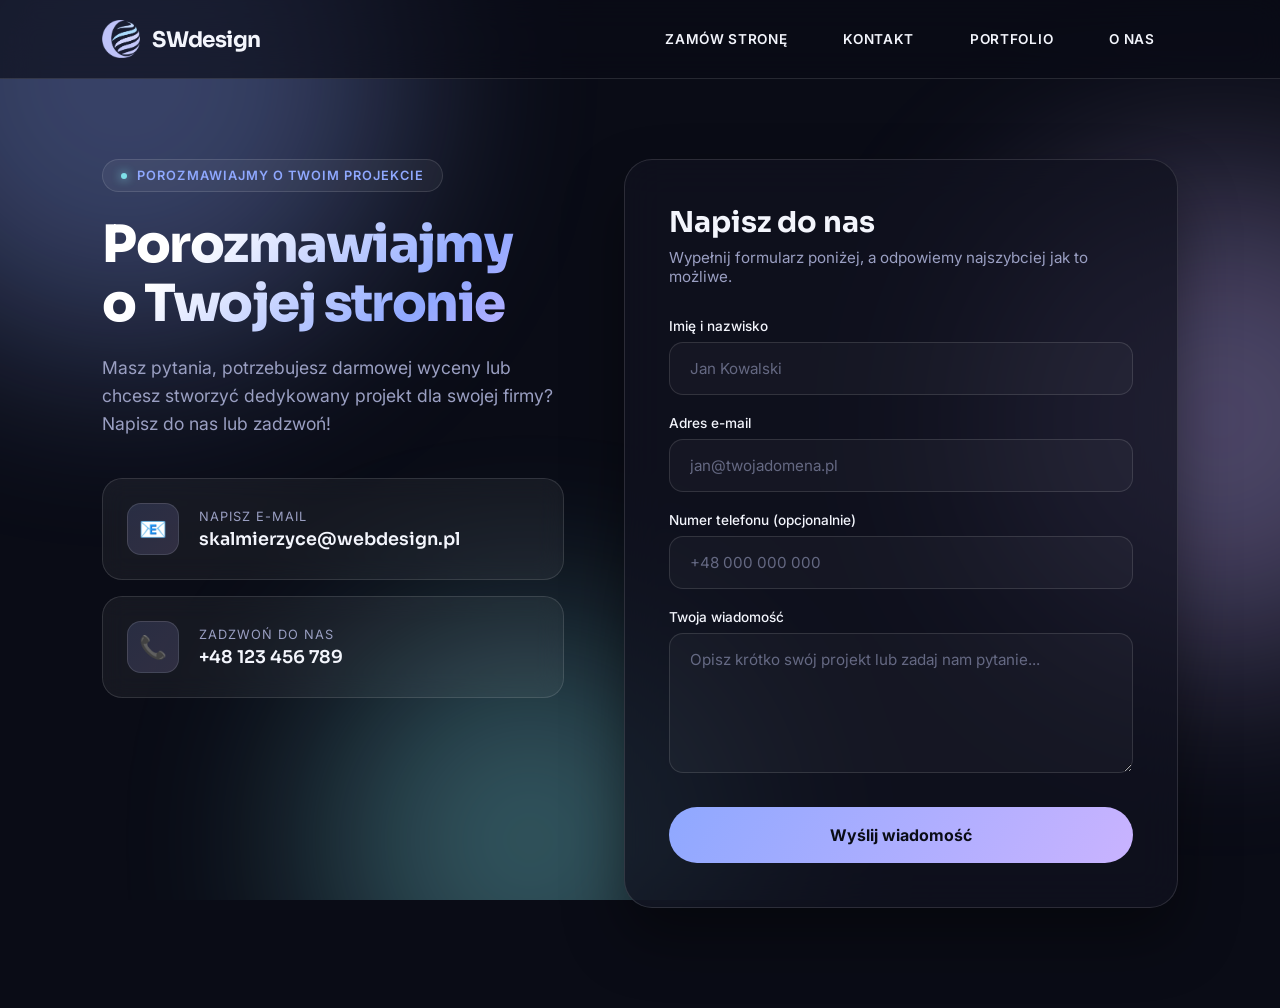
==== commit f6512bc6: "Update kontakt.html" ====
--- a/kontakt.html
+++ b/kontakt.html
@@ -1,89 +1,540 @@
 <!DOCTYPE html>
-<html lang="PL">
+<html lang="pl">
 <head>
     <meta charset="UTF-8">
     <meta name="viewport" content="width=device-width, initial-scale=1.0">
     <link rel="icon" sizes="32x32" href="logo.png">
-    <title>SWDesign</title>
-    <link rel="stylesheet" href="styl.css">
+    <title>Kontakt — SWdesign</title>
     <link rel="preconnect" href="https://fonts.googleapis.com">
     <link rel="preconnect" href="https://fonts.gstatic.com" crossorigin>
-    <link href="https://fonts.googleapis.com/css2?family=Inter:wght@400;500;600;700;800&display=swap" rel="stylesheet">
-    <link href="https://fonts.googleapis.com/css2?family=Manrope:wght@400;500;600;700;800&display=swap" rel="stylesheet">
+    <link href="https://fonts.googleapis.com/css2?family=Inter:wght@400;500;600;700&family=Sora:wght@400;600;700;800&display=swap" rel="stylesheet">
+    
+    <style>
+        /* ==========================================================================
+           1. ZMIENNE I SYSTEM DESIGNU
+           ========================================================================== */
+        :root {
+            --c-bg: #0A0C16;
+            --c-bg-alt: #10121F;
+            --c-text: #F3F5FC;
+            --c-muted: #9A9FC2;
+            --c-blue: #8FA8FF;
+            --c-lavender: #C9B3FF;
+            --c-cyan: #7FE0E8;
+            --c-glass: rgba(255, 255, 255, 0.05);
+            --c-glass-hover: rgba(255, 255, 255, 0.08);
+            --c-glass-border: rgba(255, 255, 255, 0.12);
+            
+            --ease-fluid: cubic-bezier(0.7, 0, 0.3, 1);
+            --ease-out-expo: cubic-bezier(0.16, 1, 0.3, 1);
+        }
+
+        * {
+            box-sizing: border-box;
+            margin: 0;
+            padding: 0;
+        }
+
+        body {
+            background-color: var(--c-bg);
+            color: var(--c-text);
+            font-family: 'Inter', sans-serif;
+            overflow-x: hidden;
+            -webkit-font-smoothing: antialiased;
+            text-rendering: optimizeLegibility;
+            min-height: 100vh;
+        }
+
+        a {
+            color: inherit;
+            text-decoration: none;
+            transition: color 0.4s var(--ease-fluid);
+        }
+
+        /* ==========================================================================
+           2. AURORA & EFEKTY TŁA
+           ========================================================================== */
+        .aurora {
+            position: fixed;
+            inset: 0;
+            z-index: -1;
+            overflow: hidden;
+            pointer-events: none;
+        }
+
+        .aurora span {
+            position: absolute;
+            border-radius: 50%;
+            filter: blur(100px);
+            opacity: 0.35;
+            animation: auroraDrift 22s ease-in-out infinite alternate;
+            will-change: transform;
+        }
+
+        .aurora span:nth-child(1) {
+            width: 550px; height: 550px;
+            background: var(--c-blue);
+            top: -200px; left: -150px;
+        }
+
+        .aurora span:nth-child(2) {
+            width: 480px; height: 480px;
+            background: var(--c-lavender);
+            top: 20%; right: -180px;
+            animation-delay: -7s;
+        }
+
+        .aurora span:nth-child(3) {
+            width: 420px; height: 420px;
+            background: var(--c-cyan);
+            bottom: -150px; left: 25%;
+            animation-delay: -14s;
+        }
+
+        @keyframes auroraDrift {
+            0% { transform: translate(0, 0) scale(1); }
+            50% { transform: translate(50px, 40px) scale(1.1); }
+            100% { transform: translate(-30px, -50px) scale(0.95); }
+        }
+
+        /* ==========================================================================
+           3. HEADER & NAWIGACJA
+           ========================================================================== */
+        header {
+            display: flex;
+            justify-content: space-between;
+            align-items: center;
+            padding: 20px 8%;
+            position: sticky;
+            top: 0;
+            z-index: 1000;
+            background: rgba(10, 12, 22, 0.65);
+            backdrop-filter: blur(16px);
+            border-bottom: 1px solid var(--c-glass-border);
+            transition: background 0.4s var(--ease-fluid);
+        }
+
+        .logo {
+            display: flex;
+            align-items: center;
+            gap: 12px;
+            font-family: 'Sora', sans-serif;
+            font-weight: 700;
+            font-size: 1.35rem;
+            letter-spacing: -0.02em;
+        }
+
+        .logo img {
+            width: 38px;
+            height: 38px;
+            object-fit: contain;
+        }
+
+        nav {
+            display: flex;
+            gap: 10px;
+        }
+
+        .naglowekprzycisk {
+            padding: 10px 22px;
+            border-radius: 999px;
+            font-size: 0.85rem;
+            font-weight: 600;
+            text-transform: uppercase;
+            letter-spacing: 0.05em;
+            border: 1px solid transparent;
+            transition: border-color 0.4s var(--ease-fluid), background-color 0.4s var(--ease-fluid), transform 0.4s var(--ease-fluid);
+        }
+
+        .naglowekprzycisk:hover {
+            background: var(--c-glass);
+            border-color: var(--c-glass-border);
+            transform: translateY(-2px);
+        }
+
+        .menu-toggle {
+            display: none;
+            background: none;
+            border: none;
+            color: var(--c-text);
+            font-size: 1.8rem;
+            cursor: pointer;
+        }
+
+        /* ==========================================================================
+           4. STRUKTURA PRZEJŚĆ STRONY
+           ========================================================================== */
+        #content {
+            opacity: 0;
+            transform: translateY(20px);
+            transition: opacity 0.6s var(--ease-fluid), transform 0.6s var(--ease-fluid);
+        }
+
+        #content.page-in {
+            opacity: 1;
+            transform: translateY(0);
+        }
+
+        #content.page-out {
+            opacity: 0;
+            transform: translateY(-20px);
+        }
+
+        /* ==========================================================================
+           5. SEKCJA KONTAKT
+           ========================================================================== */
+        #contact-section {
+            padding: 80px 8% 100px;
+            max-width: 1400px;
+            margin: 0 auto;
+        }
+
+        .contact-grid {
+            display: grid;
+            grid-template-columns: 1fr 1.2fr;
+            gap: 60px;
+            align-items: start;
+        }
+
+        /* Lewa strona - Dane kontaktowe */
+        .badge {
+            display: inline-flex;
+            align-items: center;
+            gap: 10px;
+            padding: 8px 18px;
+            border-radius: 999px;
+            background: var(--c-glass);
+            border: 1px solid var(--c-glass-border);
+            font-size: 0.8rem;
+            font-weight: 600;
+            text-transform: uppercase;
+            letter-spacing: 0.08em;
+            color: var(--c-blue);
+            margin-bottom: 24px;
+        }
+
+        .badge::before {
+            content: '';
+            width: 6px;
+            height: 6px;
+            border-radius: 50%;
+            background: var(--c-cyan);
+            box-shadow: 0 0 10px var(--c-cyan);
+        }
+
+        h1 {
+            font-family: 'Sora', sans-serif;
+            font-size: clamp(2.5rem, 4vw, 3.5rem);
+            font-weight: 800;
+            line-height: 1.15;
+            letter-spacing: -0.03em;
+            margin-bottom: 20px;
+            background: linear-gradient(135deg, #FFFFFF 20%, var(--c-blue) 70%, var(--c-lavender) 100%);
+            -webkit-background-clip: text;
+            -webkit-text-fill-color: transparent;
+        }
+
+        .contact-intro {
+            color: var(--c-muted);
+            font-size: 1.1rem;
+            line-height: 1.6;
+            margin-bottom: 40px;
+        }
+
+        .info-cards {
+            display: flex;
+            flex-direction: column;
+            gap: 16px;
+        }
+
+        .info-card {
+            display: flex;
+            align-items: center;
+            gap: 20px;
+            padding: 24px;
+            border-radius: 20px;
+            background: var(--c-glass);
+            border: 1px solid var(--c-glass-border);
+            backdrop-filter: blur(12px);
+            transition: transform 0.4s var(--ease-fluid), border-color 0.4s var(--ease-fluid), background 0.4s var(--ease-fluid);
+        }
+
+        .info-card:hover {
+            transform: translateY(-3px);
+            border-color: rgba(143, 168, 255, 0.4);
+            background: var(--c-glass-hover);
+        }
+
+        .info-icon {
+            width: 52px;
+            height: 52px;
+            border-radius: 14px;
+            background: linear-gradient(135deg, rgba(143, 168, 255, 0.15), rgba(201, 179, 255, 0.15));
+            border: 1px solid var(--c-glass-border);
+            display: flex;
+            align-items: center;
+            justify-content: center;
+            font-size: 1.4rem;
+            flex-shrink: 0;
+        }
+
+        .info-details label {
+            display: block;
+            font-size: 0.8rem;
+            text-transform: uppercase;
+            letter-spacing: 0.08em;
+            color: var(--c-muted);
+            margin-bottom: 4px;
+        }
+
+        .info-details a, .info-details span {
+            font-family: 'Sora', sans-serif;
+            font-size: 1.1rem;
+            font-weight: 600;
+            color: var(--c-text);
+        }
+
+        /* Prawa strona - Formularz */
+        .form-card {
+            background: rgba(16, 18, 31, 0.75);
+            border: 1px solid var(--c-glass-border);
+            border-radius: 28px;
+            padding: 44px;
+            backdrop-filter: blur(20px);
+            box-shadow: 0 30px 60px rgba(0, 0, 0, 0.4);
+        }
+
+        .form-card h2 {
+            font-family: 'Sora', sans-serif;
+            font-size: 1.8rem;
+            font-weight: 700;
+            margin-bottom: 8px;
+        }
+
+        .form-card p {
+            color: var(--c-muted);
+            font-size: 0.95rem;
+            margin-bottom: 32px;
+        }
+
+        .form-group {
+            margin-bottom: 20px;
+        }
+
+        .form-group label {
+            display: block;
+            font-size: 0.85rem;
+            font-weight: 500;
+            color: var(--c-text);
+            margin-bottom: 8px;
+        }
+
+        input, textarea {
+            width: 100%;
+            padding: 16px 20px;
+            background: rgba(255, 255, 255, 0.03);
+            border: 1px solid var(--c-glass-border);
+            border-radius: 14px;
+            color: var(--c-text);
+            font-family: 'Inter', sans-serif;
+            font-size: 0.95rem;
+            outline: none;
+            transition: border-color 0.3s var(--ease-fluid), background 0.3s var(--ease-fluid), box-shadow 0.3s var(--ease-fluid);
+        }
+
+        input:focus, textarea:focus {
+            border-color: var(--c-blue);
+            background: rgba(255, 255, 255, 0.06);
+            box-shadow: 0 0 16px rgba(143, 168, 255, 0.15);
+        }
+
+        input::placeholder, textarea::placeholder {
+            color: rgba(154, 159, 194, 0.6);
+        }
+
+        textarea {
+            resize: vertical;
+            min-height: 140px;
+        }
+
+        .btn-submit {
+            width: 100%;
+            background: linear-gradient(120deg, var(--c-blue), var(--c-lavender));
+            color: var(--c-bg);
+            border: none;
+            padding: 18px 36px;
+            border-radius: 999px;
+            font-family: 'Inter', sans-serif;
+            font-weight: 700;
+            font-size: 1rem;
+            cursor: pointer;
+            transition: transform 0.4s var(--ease-fluid), box-shadow 0.4s var(--ease-fluid);
+            margin-top: 10px;
+        }
+
+        .btn-submit:hover {
+            transform: translateY(-3px);
+            box-shadow: 0 12px 32px rgba(143, 168, 255, 0.35);
+        }
+
+        /* ==========================================================================
+           6. RESPONSYWNOŚĆ
+           ========================================================================== */
+        @media (max-width: 992px) {
+            .contact-grid {
+                grid-template-columns: 1fr;
+                gap: 40px;
+            }
+            #contact-section {
+                padding-top: 40px;
+            }
+        }
+
+        @media (max-width: 768px) {
+            .menu-toggle { display: block; }
+            nav {
+                display: none;
+                position: absolute;
+                top: 100%;
+                right: 8%;
+                background: var(--c-bg-alt);
+                border: 1px solid var(--c-glass-border);
+                flex-direction: column;
+                padding: 20px;
+                border-radius: 16px;
+                box-shadow: 0 20px 40px rgba(0,0,0,0.5);
+            }
+            nav.active { display: flex; }
+            .form-card {
+                padding: 28px 20px;
+            }
+        }
+    </style>
 </head>
 <body>
+
+<div class="aurora">
+    <span></span>
+    <span></span>
+    <span></span>
+</div>
+
 <header>
     <div class="logo">
-        <img src="logo.png" alt="logo"><a href="index.html"><span>SWDesign</span></a>
+        <img src="logo.png" alt="SWdesign Logo">
+        <a href="index.html"><span>SWdesign</span></a>
     </div>
-
+    <button class="menu-toggle" id="menu-toggle" aria-label="Otwórz menu">&#9776;</button>
     <nav>
-        <a class="naglowekprzycisk" href="zamowienia.html">ZAMÓW STRONĘ</a>
-        <a class="naglowekprzycisk" href="kontakt.html">KONTAKT</a>
-        <a class="naglowekprzycisk" href="portfolio.html">PORTFOLIO</a>
-        <a class="naglowekprzycisk" href="onas.html">O NAS</a>
+        <a class="naglowekprzycisk" href="zamowienia.html">Zamów stronę</a>
+        <a class="naglowekprzycisk" href="kontakt.html">Kontakt</a>
+        <a class="naglowekprzycisk" href="portfolio.html">Portfolio</a>
+        <a class="naglowekprzycisk" href="onas.html">O nas</a>
     </nav>
 </header>
+
 <main id="content">
-<section id="mainkontakt">
-    <div class="kontakt-box">
-        <h1>Kontakt</h1>
-
-        <p>📧 Mail: skalmierzyce@webdesign.pl</p>
-        <p>📞 Telefon: +48 123 456 789</p>
-
-        <h2>Napisz do nas</h2>
-<form action="https://formspree.io/f/xwvjglvb" method="POST" id="contactForm">
-
-    <input type="text" name="name" placeholder="Imię i nazwisko" required>
-
-    <input type="email" name="email" placeholder="Adres e-mail" required>
-
-    <input type="tel" name="phone" placeholder="Numer telefonu (opcjonalne)">
-
-    <textarea name="message" placeholder="Twoja wiadomość" rows="6" required></textarea>
-
-    <button type="submit">Wyślij wiadomość</button>
-</form> 
-
-    </div>
-</section>
+    <section id="contact-section">
+        <div class="contact-grid">
+            
+            <!-- LEWA KOLUMNA: DANE KONTAKTOWE -->
+            <div class="contact-info">
+                <div class="badge">Porozmawiajmy o Twoim projekcie</div>
+                <h1>Porozmawiajmy<br>o Twojej stronie</h1>
+                <p class="contact-intro">
+                    Masz pytania, potrzebujesz darmowej wyceny lub chcesz stworzyć dedykowany projekt dla swojej firmy? Napisz do nas lub zadzwoń!
+                </p>
+
+                <div class="info-cards">
+                    <div class="info-card">
+                        <div class="info-icon">📧</div>
+                        <div class="info-details">
+                            <label>Napisz e-mail</label>
+                            <a href="mailto:skalmierzyce@webdesign.pl">skalmierzyce@webdesign.pl</a>
+                        </div>
+                    </div>
+
+                    <div class="info-card">
+                        <div class="info-icon">📞</div>
+                        <div class="info-details">
+                            <label>Zadzwoń do nas</label>
+                            <a href="tel:+48123456789">+48 123 456 789</a>
+                        </div>
+                    </div>
+                </div>
+            </div>
+
+            <!-- PRAWA KOLUMNA: FORMULARZ KONTAKTOWY -->
+            <div class="form-card">
+                <h2>Napisz do nas</h2>
+                <p>Wypełnij formularz poniżej, a odpowiemy najszybciej jak to możliwe.</p>
+
+                <form action="https://formspree.io/f/xwvjglvb" method="POST" id="contactForm">
+                    <div class="form-group">
+                        <label for="name">Imię i nazwisko</label>
+                        <input type="text" id="name" name="name" placeholder="Jan Kowalski" required>
+                    </div>
+
+                    <div class="form-group">
+                        <label for="email">Adres e-mail</label>
+                        <input type="email" id="email" name="email" placeholder="jan@twojadomena.pl" required>
+                    </div>
+
+                    <div class="form-group">
+                        <label for="phone">Numer telefonu (opcjonalnie)</label>
+                        <input type="tel" id="phone" name="phone" placeholder="+48 000 000 000">
+                    </div>
+
+                    <div class="form-group">
+                        <label for="message">Twoja wiadomość</label>
+                        <textarea id="message" name="message" placeholder="Opisz krótko swój projekt lub zadaj nam pytanie..." required></textarea>
+                    </div>
+
+                    <button type="submit" class="btn-submit">Wyślij wiadomość</button>
+                </form>
+            </div>
+
+        </div>
+    </section>
 </main>
+
 <script>
 document.addEventListener("DOMContentLoaded", () => {
-
     const content = document.getElementById("content");
-
-    if (!content) return;
-
-    // wejście strony
-    requestAnimationFrame(() => {
-        content.classList.add("page-in");
+    const toggle = document.getElementById("menu-toggle");
+    const nav = document.querySelector("nav");
+
+    // Obsługa menu mobilnego
+    if (toggle && nav) {
+        toggle.addEventListener("click", () => nav.classList.toggle("active"));
+    }
+
+    // Animacja wejścia strony
+    if (content) {
+        requestAnimationFrame(() => {
+            content.classList.add("page-in");
+        });
+    }
+
+    // Płynne przejścia między stronami
+    document.addEventListener("click", (e) => {
+        const link = e.target.closest("a");
+        if (!link) return;
+
+        if (link.target === "_blank" || link.href.includes("#") || link.href.startsWith("mailto:") || link.href.startsWith("tel:")) return;
+
+        e.preventDefault();
+        if (content) {
+            content.classList.remove("page-in");
+            content.classList.add("page-out");
+
+            setTimeout(() => {
+                window.location.href = link.href;
+            }, 400);
+        }
     });
-
-    // przejścia między stronami
-    document.addEventListener("click", (e) => {
-
-        const link = e.target.closest("a");
-
-        if (!link) return;
-
-        // ignoruj external i kotwice
-        if (link.target === "_blank" || link.href.includes("#")) return;
-
-        e.preventDefault();
-
-        // start animacji OUT
-        content.classList.remove("page-in");
-        content.classList.add("page-out");
-
-        // po animacji zmiana strony
-        setTimeout(() => {
-            window.location.href = link.href;
-        }, 450);
-    });
-
 });
 </script>
+
 </body>
 </html>
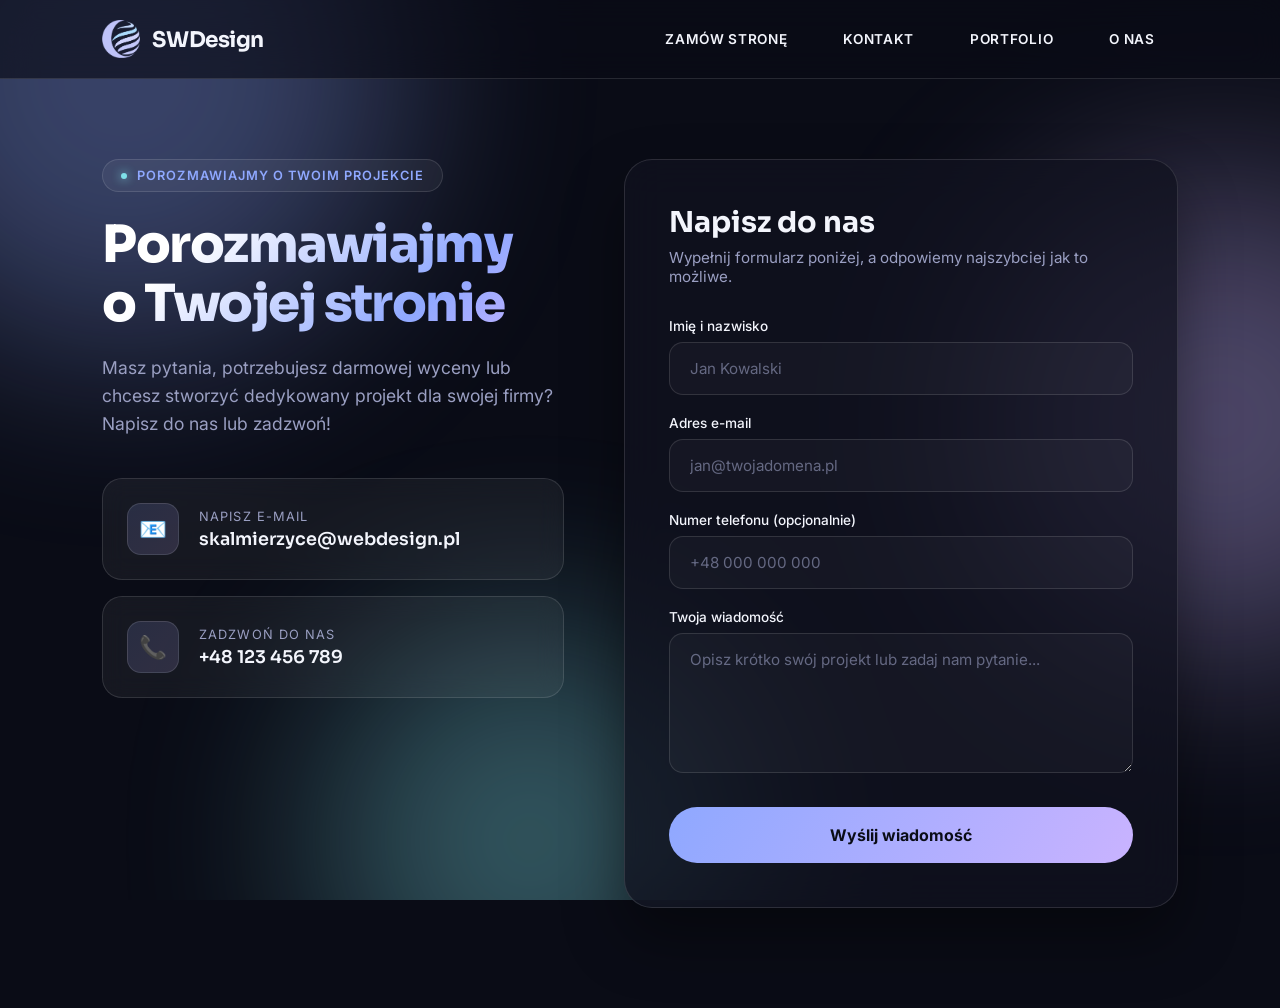
==== commit 4aaea84e: "Update kontakt.html" ====
--- a/kontakt.html
+++ b/kontakt.html
@@ -4,7 +4,7 @@
     <meta charset="UTF-8">
     <meta name="viewport" content="width=device-width, initial-scale=1.0">
     <link rel="icon" sizes="32x32" href="logo.png">
-    <title>Kontakt — SWdesign</title>
+    <title>Kontakt — SWDesign</title>
     <link rel="preconnect" href="https://fonts.googleapis.com">
     <link rel="preconnect" href="https://fonts.gstatic.com" crossorigin>
     <link href="https://fonts.googleapis.com/css2?family=Inter:wght@400;500;600;700&family=Sora:wght@400;600;700;800&display=swap" rel="stylesheet">
@@ -422,7 +422,7 @@
 <header>
     <div class="logo">
         <img src="logo.png" alt="SWdesign Logo">
-        <a href="index.html"><span>SWdesign</span></a>
+        <a href="index.html"><span>SWDesign</span></a>
     </div>
     <button class="menu-toggle" id="menu-toggle" aria-label="Otwórz menu">&#9776;</button>
     <nav>
